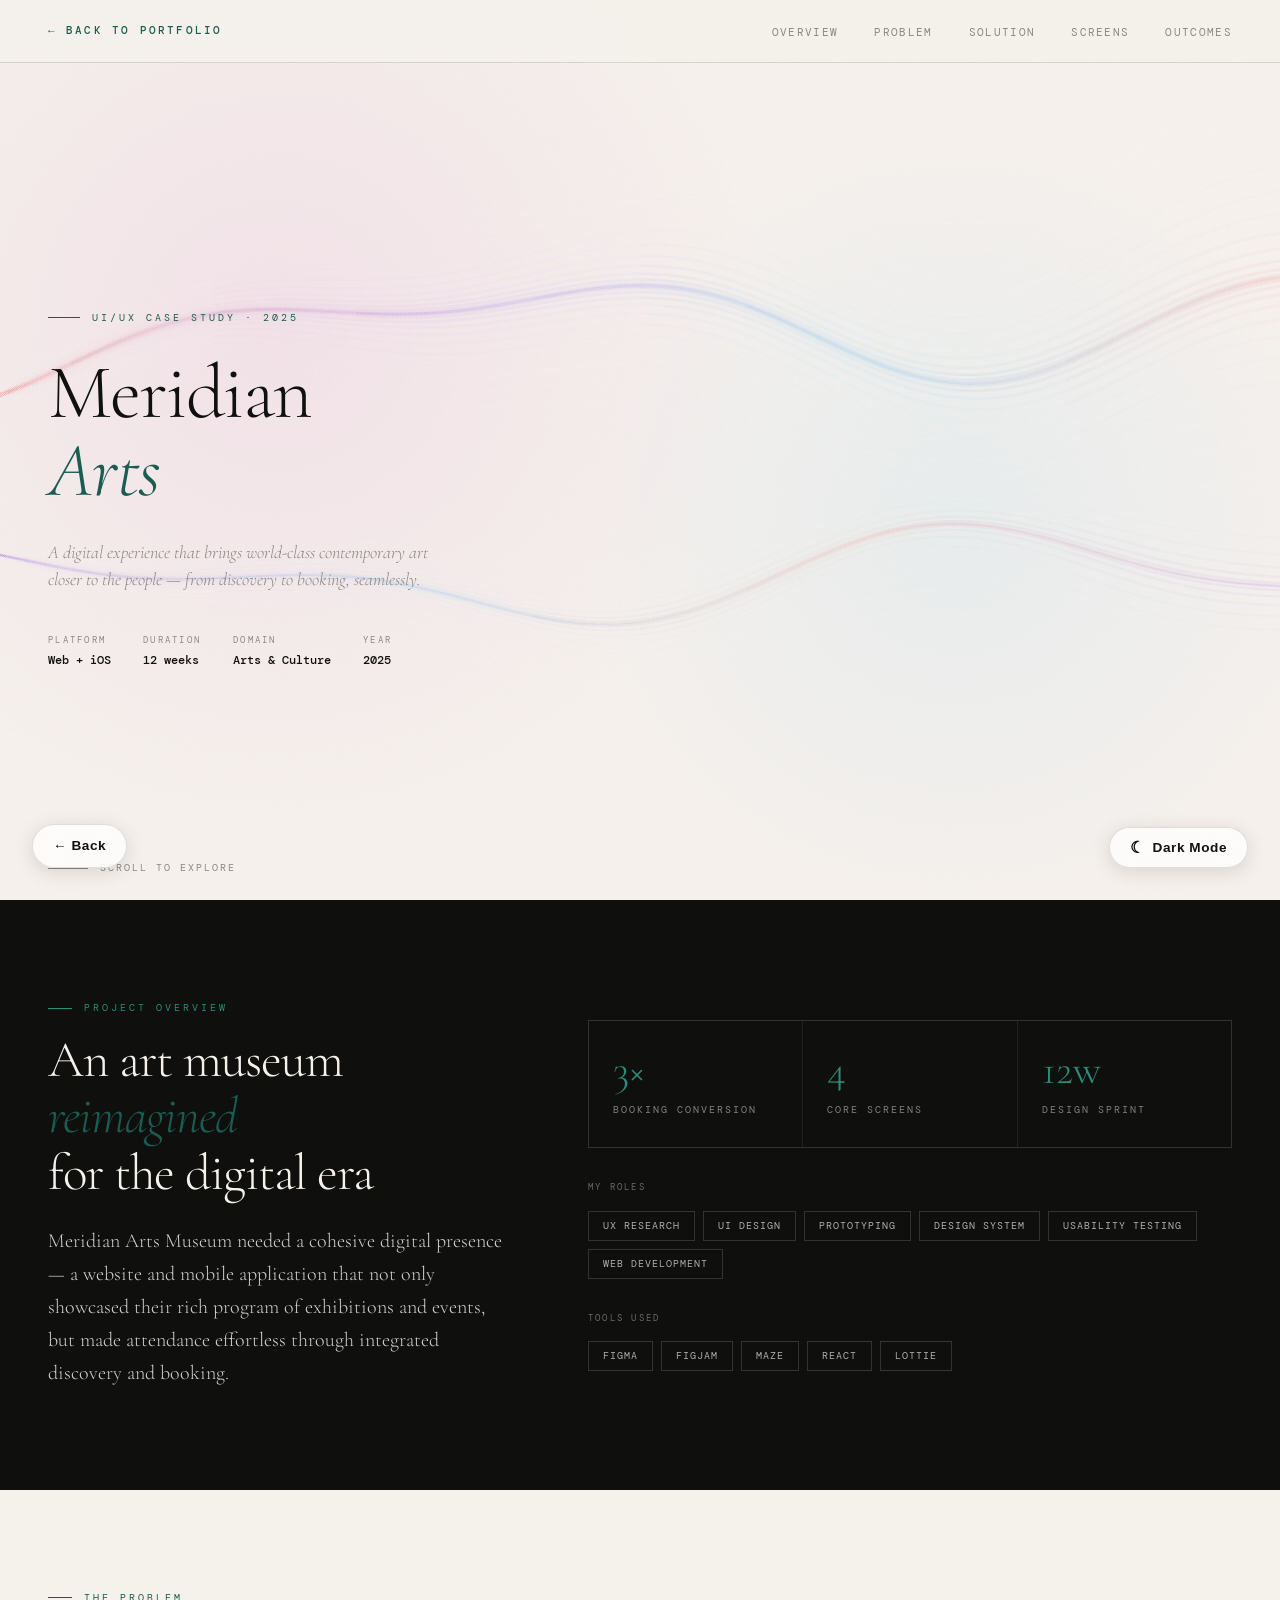
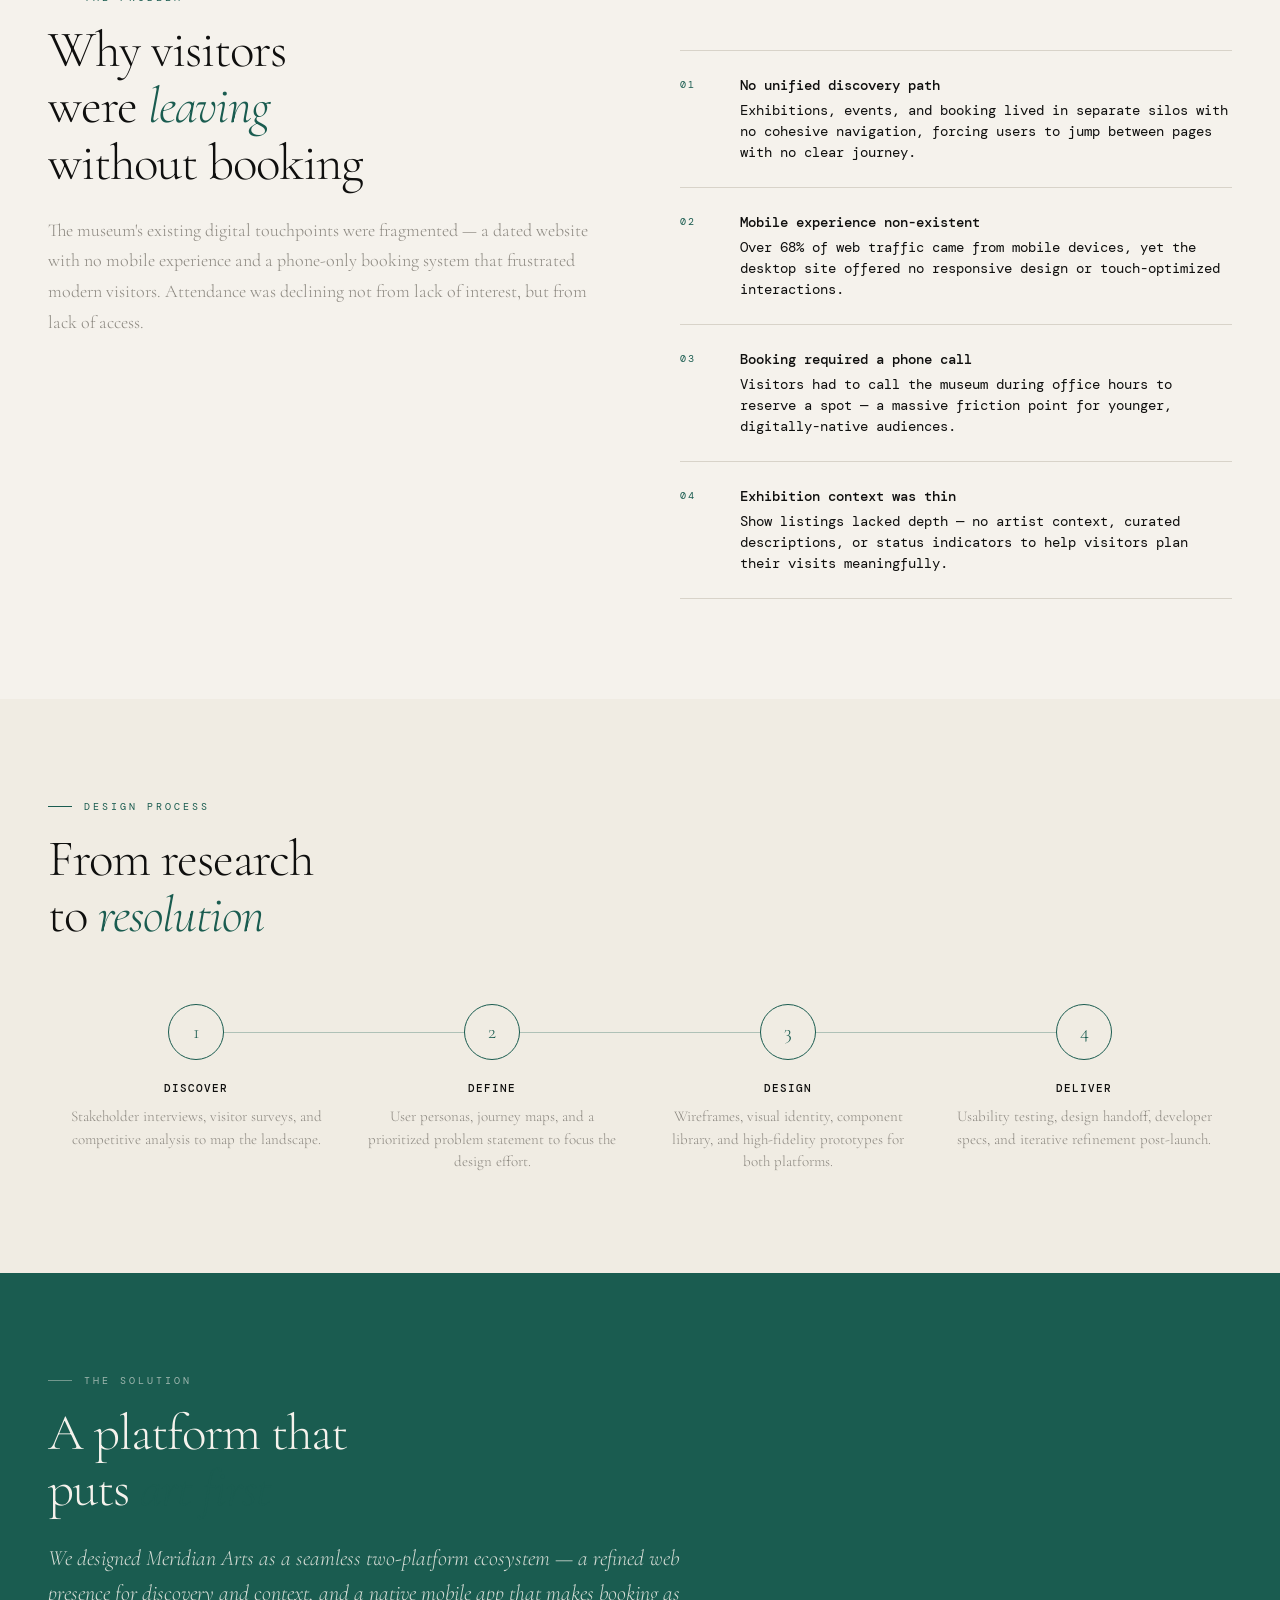
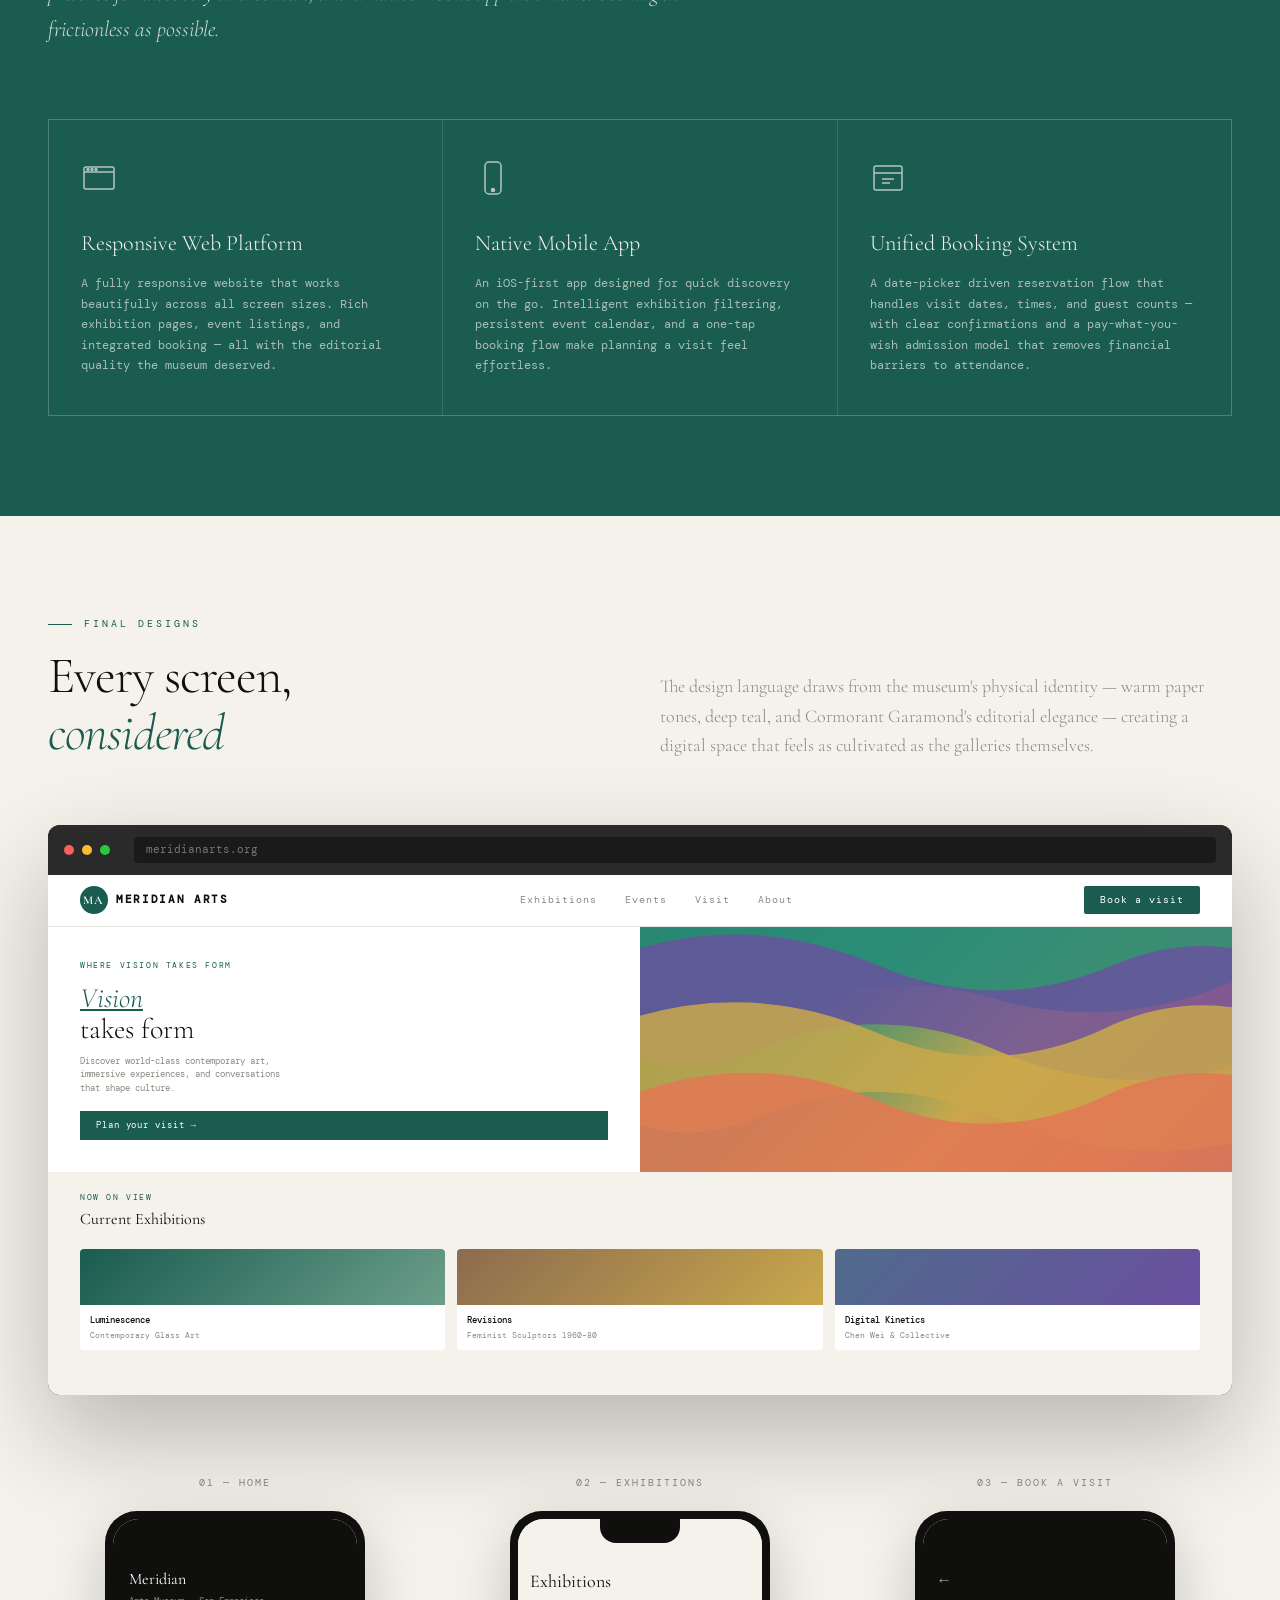
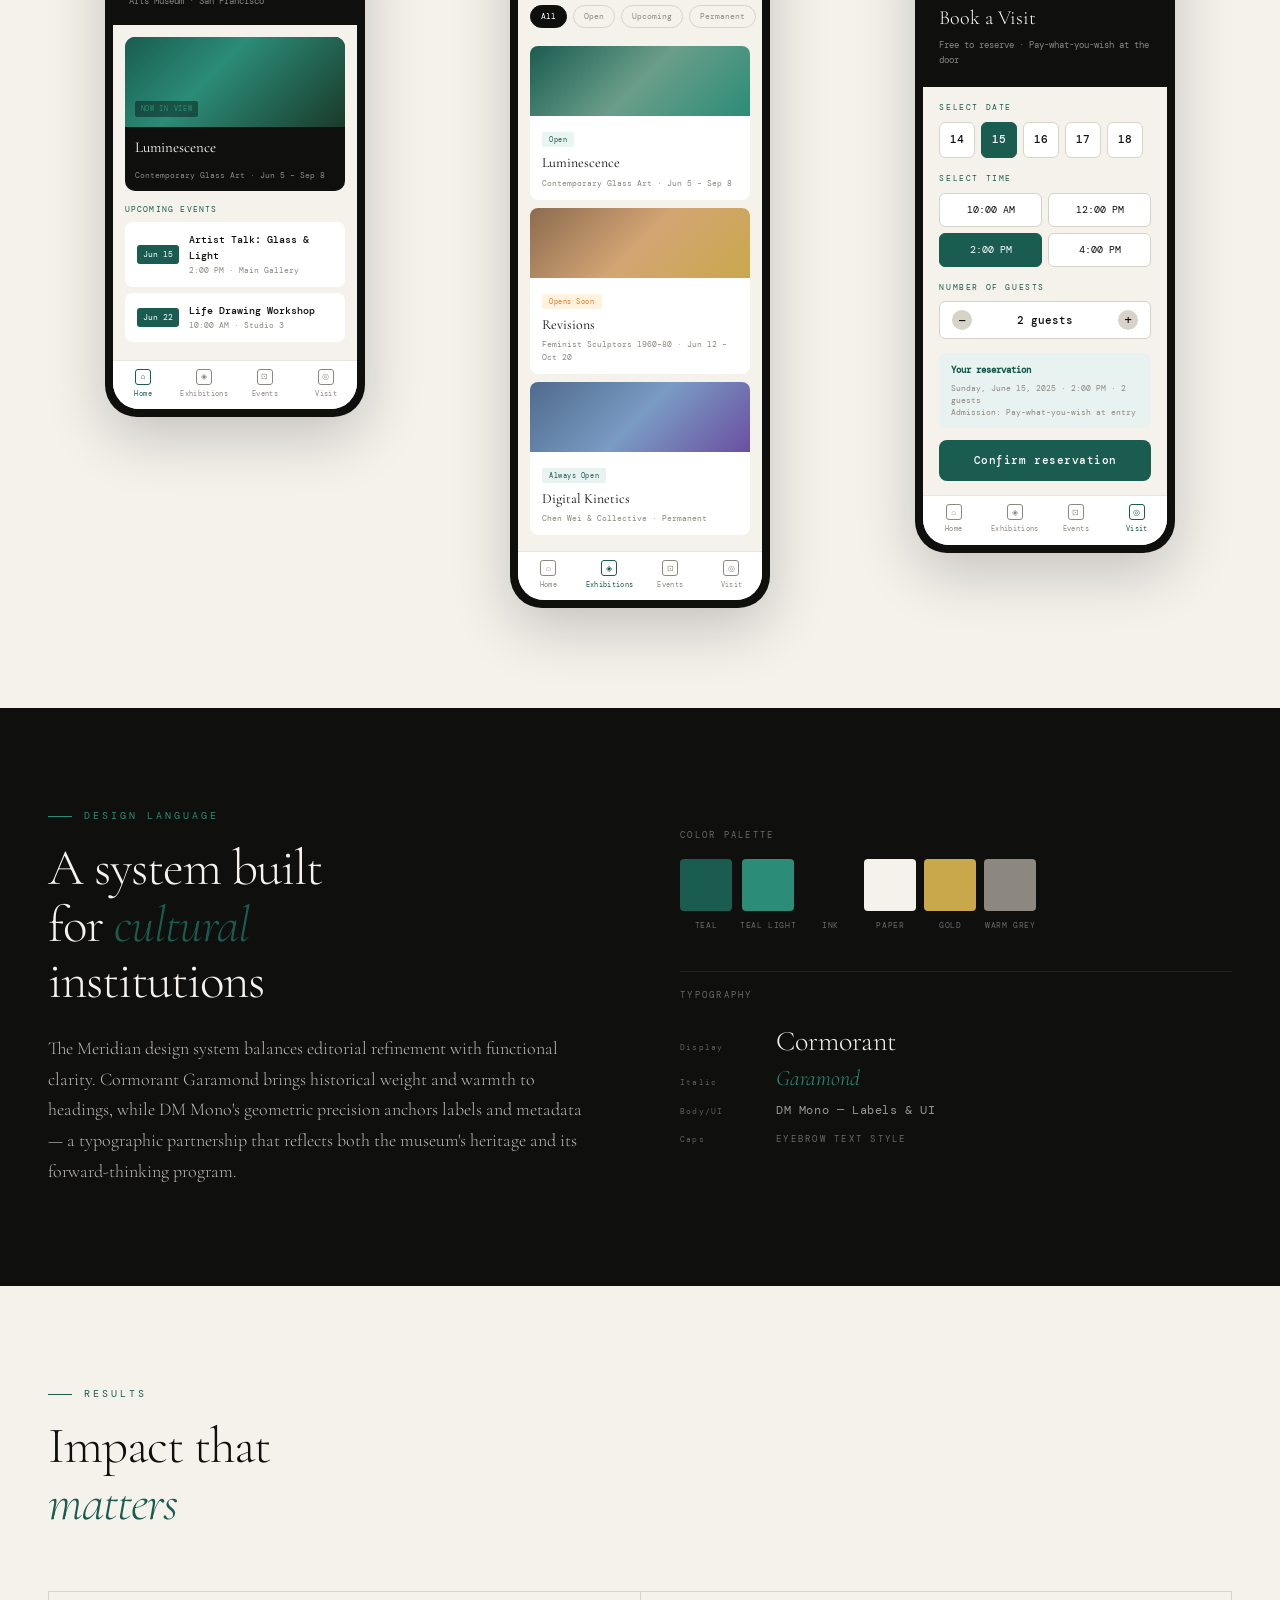
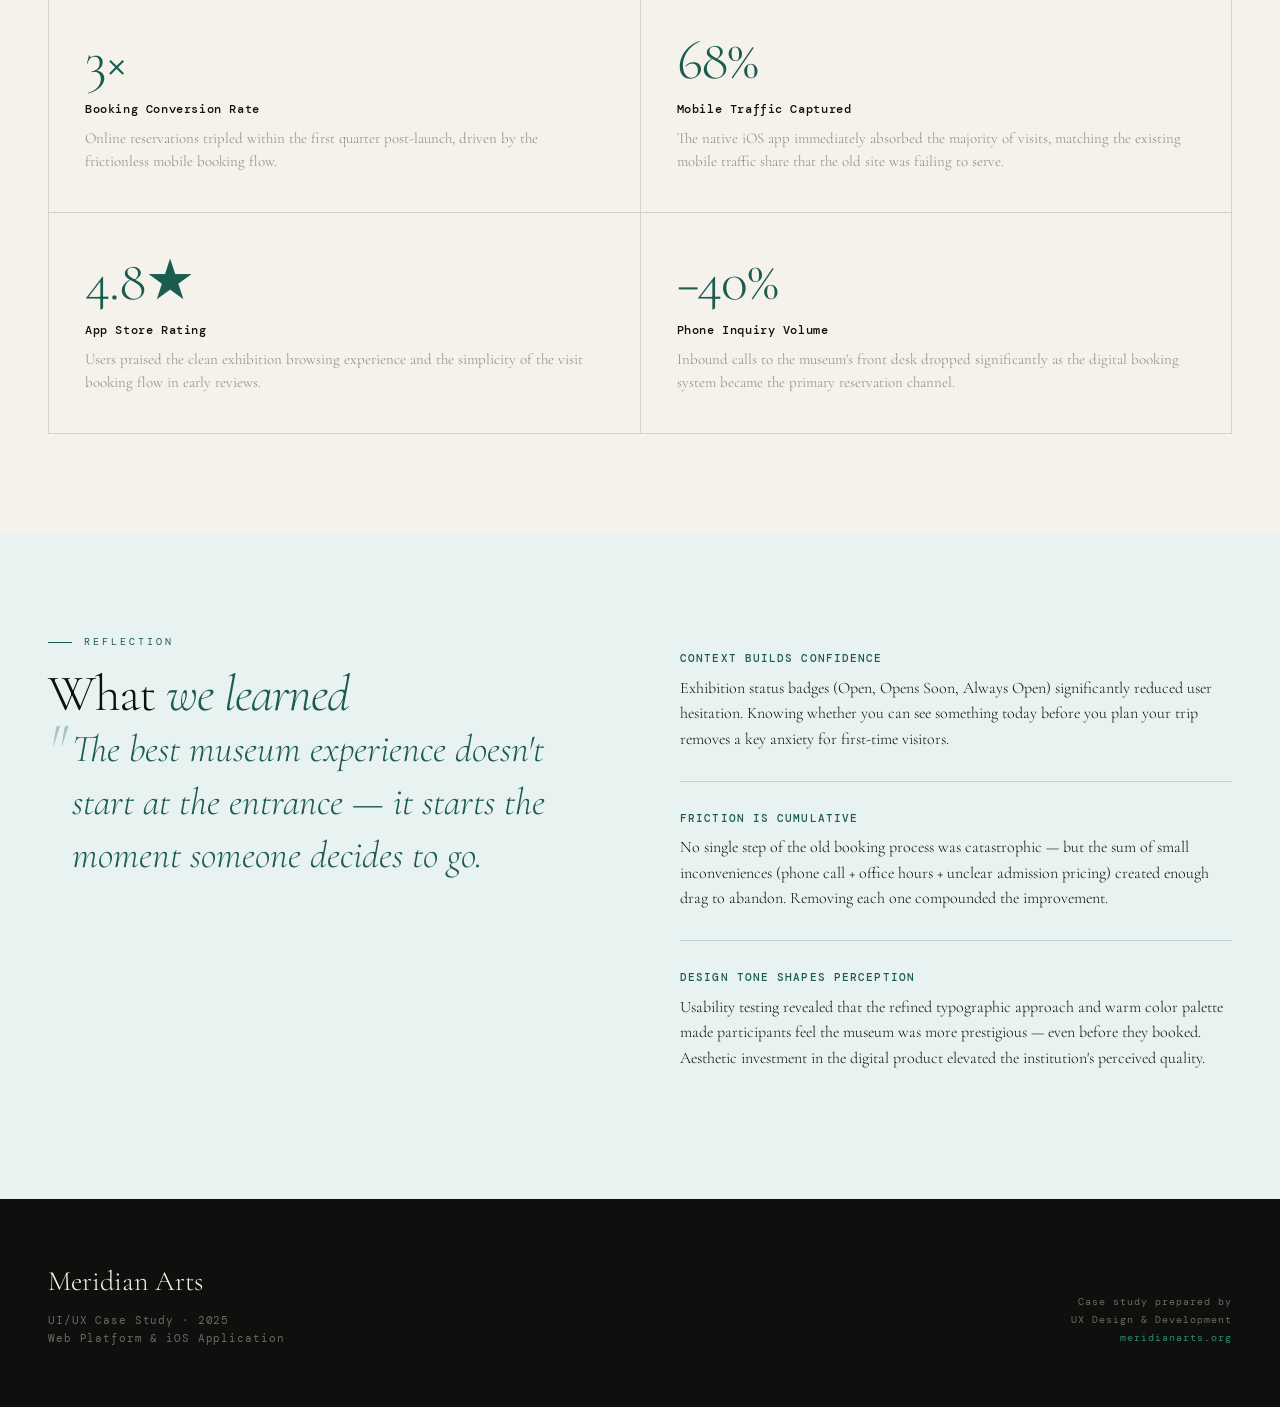
==== meridian-arts-casestudy.html @ 5fa0f8dd "Add files via upload" ====
<!DOCTYPE html>
<html lang="en">
<head>
<meta charset="UTF-8">
<meta name="viewport" content="width=device-width, initial-scale=1.0">
<title>Meridian Arts — Case Study</title>
<link rel="preconnect" href="https://fonts.googleapis.com">
<link href="https://fonts.googleapis.com/css2?family=Cormorant+Garamond:ital,wght@0,300;0,400;0,600;1,300;1,400&family=DM+Mono:wght@300;400;500&family=Instrument+Serif:ital@0;1&display=swap" rel="stylesheet">
<style>
  :root {
    --ink: #0f0f0e;
    --paper: #f5f2ec;
    --teal: #1a5c50;
    --teal-light: #2b8c77;
    --teal-pale: #e8f2f0;
    --warm-grey: #8c8880;
    --gold: #c9a84c;
    --rule: #d8d3c9;
    --white: #ffffff;
  }

  *, *::before, *::after { box-sizing: border-box; margin: 0; padding: 0; }

  html { scroll-behavior: smooth; }

  body {
    background: var(--paper);
    color: var(--ink);
    font-family: 'DM Mono', monospace;
    font-size: 14px;
    line-height: 1.6;
    overflow-x: hidden;
  }

  /* ─── NOISE OVERLAY ─── */
  body::before {
    content: '';
    position: fixed;
    inset: 0;
    background-image: url("data:image/svg+xml,%3Csvg viewBox='0 0 200 200' xmlns='http://www.w3.org/2000/svg'%3E%3Cfilter id='n'%3E%3CfeTurbulence type='fractalNoise' baseFrequency='0.9' numOctaves='4' stitchTiles='stitch'/%3E%3C/filter%3E%3Crect width='100%25' height='100%25' filter='url(%23n)' opacity='0.035'/%3E%3C/svg%3E");
    background-repeat: repeat;
    background-size: 200px 200px;
    pointer-events: none;
    z-index: 9999;
    opacity: 0.6;
  }

  /* ─── NAVIGATION ─── */
  nav {
    position: fixed;
    top: 0; left: 0; right: 0;
    z-index: 100;
    display: flex;
    align-items: center;
    justify-content: space-between;
    padding: 20px 48px;
    background: rgba(245, 242, 236, 0.88);
    backdrop-filter: blur(12px);
    border-bottom: 1px solid var(--rule);
  }

  .nav-logo {
    font-family: 'DM Mono', monospace;
    font-size: 11px;
    font-weight: 500;
    letter-spacing: 0.2em;
    text-transform: uppercase;
    color: var(--ink);
    text-decoration: none;
  }

  .nav-links {
    display: flex;
    gap: 36px;
    list-style: none;
  }

  .nav-links a {
    font-size: 11px;
    letter-spacing: 0.12em;
    text-transform: uppercase;
    color: var(--warm-grey);
    text-decoration: none;
    transition: color 0.2s;
  }

  .nav-links a:hover { color: var(--teal); }

  #backBtn, #themeToggleBtn {
    position: fixed;
    bottom: 32px;
    z-index: 99999;
    display: flex;
    align-items: center;
    gap: 8px;
    padding: 10px 20px;
    border-radius: 9999px;
    border: 1.5px solid rgba(0,0,0,0.12);
    background: rgba(255,255,255,0.75);
    backdrop-filter: blur(12px);
    -webkit-backdrop-filter: blur(12px);
    color: #111;
    font-family: 'Inter', sans-serif;
    font-size: 0.85rem;
    font-weight: 600;
    letter-spacing: 0.04em;
    text-decoration: none;
    cursor: pointer;
    box-shadow: 0 4px 20px rgba(0,0,0,0.12);
    transition: all 0.4s cubic-bezier(0.25, 0.46, 0.45, 0.94);
  }
  #backBtn { left: 32px; top: auto; }
  #themeToggleBtn { right: 32px; top: auto; }
  #backBtn:hover, #themeToggleBtn:hover {
    transform: scale(1.06) translateY(-2px);
    box-shadow: 0 8px 28px rgba(255, 107, 91, 0.25);
    border-color: #FF6B5B;
  }
  #themeToggleBtn .toggle-icon {
    font-size: 1rem;
    transition: transform 0.5s ease;
  }
  html, body, nav, .hero, .hero-right, .section-title, .section-eyebrow, .hero-title, .hero-label, footer, .outcome-cell, .pain-point {
    transition: background-color 0.4s ease, color 0.4s ease, border-color 0.4s ease, box-shadow 0.4s ease;
  }
  [data-theme="dark"] #backBtn,
  [data-theme="dark"] #themeToggleBtn,
  html.dark #backBtn,
  html.dark #themeToggleBtn {
    background: rgba(20, 20, 20, 0.8);
    border: 1.5px solid rgba(255, 255, 255, 0.1);
    color: #f0f0f0;
    box-shadow: 0 4px 20px rgba(255, 107, 91, 0.15);
  }
  [data-theme="dark"] #backBtn:hover,
  [data-theme="dark"] #themeToggleBtn:hover,
  html.dark #backBtn:hover,
  html.dark #themeToggleBtn:hover {
    box-shadow: 0 8px 32px rgba(255, 107, 91, 0.35);
    border-color: #FF8A7A;
  }
  html.dark, html[data-theme="dark"] {
    color: #f5f5f5;
    background: #111111;
  }
  html.dark body, html[data-theme="dark"] body {
    background: #06070d;
    color: #f5f5f5;
  }
  html.dark :root, html[data-theme="dark"] :root {
    --ink: #f5f5f5;
    --paper: #06070d;
    --teal: #38bdf8;
    --teal-light: #7dd3fc;
    --teal-pale: #0f172a;
    --warm-grey: #94a3b8;
    --gold: #facc15;
    --rule: #1f2937;
    --white: #f8fafc;
  }
  html.dark nav, html[data-theme="dark"] nav {
    background: rgba(11, 14, 25, 0.92);
    border-color: rgba(255,255,255,0.12);
  }
  html.dark .nav-logo, html[data-theme="dark"] .nav-logo {
    color: #f5f5f5;
  }
  html.dark .nav-links a, html[data-theme="dark"] .nav-links a {
    color: #cbd5e1;
  }
  html.dark .nav-links a:hover, html[data-theme="dark"] .nav-links a:hover {
    color: #7dd3fc;
  }
  html.dark .hero-right, html[data-theme="dark"] .hero-right {
    background: #111214;
  }
  html.dark .hero-art, html[data-theme="dark"] .hero-art {
    background: #111214;
  }
  html.dark .scroll-indicator, html.dark .scroll-line,
  html.dark .hero-subtitle, html.dark .meta-label, html.dark .meta-value,
  html.dark .process-step-title, html.dark .outcome-title {
    color: rgba(245,245,245,0.9);
  }
  html.dark .sim-ex-name,
  html.dark .sim-ex-title,
  html.dark .sim-ex-sub,
  html.dark .ms-ev-name,
  html.dark .ms-ev-loc,
  html.dark .ms2-card-name,
  html.dark .ms2-card-sub,
  html.dark .ms2-title,
  html.dark .ms3-date,
  html.dark .ms3-time,
  html.dark .ms3-g-num,
  html.dark .ms3-back,
  html.dark .ms3-sub,
  html.dark .ms3-sum-text {
    color: #0f0f0e !important;
  }
  html.dark .section-title, html[data-theme="dark"] .section-title,
  html.dark .section-eyebrow, html[data-theme="dark"] .section-eyebrow,
  html.dark .hero-title, html[data-theme="dark"] .hero-title,
  html.dark .hero-label, html[data-theme="dark"] .hero-label {
    color: #f8fafc;
  }
  html.dark .problem,
  html.dark .problem-body,
  html.dark .pain-point,
  html.dark .pain-text,
  html.dark .screens,
  html.dark .outcomes,
  html.dark .outcome-cell,
  html.dark .reflection,
  html.dark .process,
  html.dark .process-circle {
    background: #111114 !important;
  }
  html.dark .outcome-cell {
    border-color: rgba(255,255,255,0.08);
  }

  html.dark .pain-text,
  html.dark .problem-body,
  html.dark .reflection-item-body,
  html.dark .outcome-desc {
    color: rgba(245,245,245,0.75);
  }

  html.dark .ms3-header,
  html.dark .design-system,
  html.dark footer,
  html.dark .overview,
  html.dark .solution,
  html.dark .reflection,
  html.dark .process {
    border-color: rgba(255,255,255,0.08);
  }

  /* ─── HERO ─── */
  .hero {
    min-height: 100vh;
    display: grid;
    grid-template-columns: 1fr 1fr;
    padding-top: 80px;
    position: relative;
    overflow: hidden;
  }

  .hero-left {
    display: flex;
    flex-direction: column;
    justify-content: center;
    padding: 80px 48px 80px 48px;
    position: relative;
    z-index: 2;
    background: transparent;
    max-width: 640px;
  }

  .hero-label {
    font-size: 10px;
    letter-spacing: 0.3em;
    text-transform: uppercase;
    color: var(--teal);
    margin-bottom: 28px;
    display: flex;
    align-items: center;
    gap: 12px;
  }

  .hero-label::before {
    content: '';
    display: block;
    width: 32px;
    height: 1px;
    background: var(--teal);
  }

  .hero-title {
    font-family: 'Cormorant Garamond', serif;
    font-size: clamp(52px, 6vw, 88px);
    font-weight: 300;
    line-height: 1.02;
    letter-spacing: -0.02em;
    margin-bottom: 8px;
    color: var(--ink);
  }

  .hero-title em {
    font-style: italic;
    color: var(--teal);
  }

  .hero-title .block {
    display: block;
  }

  .hero-subtitle {
    font-family: 'Cormorant Garamond', serif;
    font-size: clamp(14px, 1.5vw, 18px);
    font-weight: 300;
    font-style: italic;
    color: var(--warm-grey);
    margin-top: 20px;
    margin-bottom: 40px;
    line-height: 1.5;
    max-width: 380px;
  }

  .hero-meta {
    display: flex;
    gap: 32px;
    flex-wrap: wrap;
  }

  .meta-item {
    display: flex;
    flex-direction: column;
    gap: 4px;
  }

  .meta-label {
    font-size: 9px;
    letter-spacing: 0.25em;
    text-transform: uppercase;
    color: var(--warm-grey);
  }

  .meta-value {
    font-size: 12px;
    color: var(--ink);
    font-weight: 500;
  }

  .hero-right {
    position: absolute;
    inset: 0;
    overflow: hidden;
    background: var(--paper);
    z-index: 1;
    width: 100%;
    height: 100%;
  }

  .hero-right-inner {
    position: absolute;
    inset: 0;
    display: flex;
    align-items: center;
    justify-content: center;
    padding: 0;
    width: 100%;
    height: 100%;
  }

  /* Colorful wavy art representation */
  .hero-art {
    position: relative;
    width: 100%;
    height: 100%;
    max-width: none;
    max-height: none;
    display: flex;
    align-items: center;
    justify-content: center;
    overflow: hidden;
    background: var(--paper);
  }
  .hero-art canvas {
    position: absolute;
    inset: 0;
    width: 100%;
    height: 100%;
    pointer-events: none;
  }
  .hero-art svg {
    position: relative;
    z-index: 2;
  }

  .hero-art svg {
    width: 100%;
    height: 100%;
    object-fit: cover;
  }

  /* ─── SCROLL INDICATOR ─── */
  .scroll-indicator {
    position: absolute;
    bottom: 24px;
    left: 48px;
    display: flex;
    align-items: center;
    gap: 12px;
    font-size: 10px;
    letter-spacing: 0.2em;
    text-transform: uppercase;
    color: var(--warm-grey);
    z-index: 2;
    animation: fadeInUp 1s 1.2s both;
  }

  .scroll-line {
    width: 40px;
    height: 1px;
    background: var(--warm-grey);
    animation: expandX 1.5s 1.5s both;
  }

  /* ─── SECTION BASE ─── */
  section {
    padding: 100px 48px;
  }

  .section-eyebrow {
    font-size: 10px;
    letter-spacing: 0.3em;
    text-transform: uppercase;
    color: var(--teal);
    margin-bottom: 16px;
    display: flex;
    align-items: center;
    gap: 12px;
  }

  .section-eyebrow::before {
    content: '';
    display: block;
    width: 24px;
    height: 1px;
    background: var(--teal);
  }

  .section-title {
    font-family: 'Cormorant Garamond', serif;
    font-size: clamp(36px, 4vw, 60px);
    font-weight: 300;
    line-height: 1.1;
    letter-spacing: -0.02em;
  }

  .section-title em {
    font-style: italic;
    color: var(--teal);
  }

  /* ─── OVERVIEW ─── */
  .overview {
    background: var(--ink);
    color: var(--paper);
    display: grid;
    grid-template-columns: 1fr 1.4fr;
    gap: 80px;
    align-items: start;
  }

  .overview .section-eyebrow { color: var(--teal-light); }
  .overview .section-eyebrow::before { background: var(--teal-light); }

  .overview-desc {
    font-family: 'Cormorant Garamond', serif;
    font-size: 20px;
    font-weight: 300;
    line-height: 1.65;
    color: rgba(245,242,236,0.85);
    margin-top: 24px;
  }

  .overview-right {
    display: flex;
    flex-direction: column;
    gap: 32px;
    padding-top: 20px;
  }

  .stat-row {
    display: grid;
    grid-template-columns: repeat(3, 1fr);
    gap: 1px;
    background: rgba(255,255,255,0.08);
    border: 1px solid rgba(255,255,255,0.08);
  }

  .stat-cell {
    padding: 28px 24px;
    background: var(--ink);
  }

  .stat-number {
    font-family: 'Cormorant Garamond', serif;
    font-size: 42px;
    font-weight: 300;
    line-height: 1;
    color: var(--teal-light);
    display: block;
    margin-bottom: 6px;
  }

  .stat-label {
    font-size: 10px;
    letter-spacing: 0.2em;
    text-transform: uppercase;
    color: rgba(245,242,236,0.5);
  }

  .role-list {
    display: flex;
    flex-wrap: wrap;
    gap: 8px;
  }

  .role-pill {
    font-size: 10px;
    letter-spacing: 0.1em;
    text-transform: uppercase;
    padding: 6px 14px;
    border: 1px solid rgba(255,255,255,0.15);
    color: rgba(245,242,236,0.7);
  }

  /* ─── PROBLEM ─── */
  .problem {
    background: var(--paper);
    display: grid;
    grid-template-columns: 1fr 1fr;
    gap: 80px;
    align-items: start;
  }

  .problem-body {
    font-family: 'Cormorant Garamond', serif;
    font-size: 18px;
    font-weight: 300;
    line-height: 1.7;
    color: var(--warm-grey);
    margin-top: 24px;
  }

  .pain-points {
    display: flex;
    flex-direction: column;
    gap: 0;
    margin-top: 60px;
    border-top: 1px solid var(--rule);
  }

  .pain-point {
    padding: 24px 0;
    border-bottom: 1px solid var(--rule);
    display: grid;
    grid-template-columns: 40px 1fr;
    gap: 20px;
    align-items: start;
    opacity: 0;
    transform: translateY(20px);
    transition: all 0.5s ease;
  }

  .pain-point.visible { opacity: 1; transform: translateY(0); }

  .pain-num {
    font-size: 10px;
    letter-spacing: 0.15em;
    color: var(--teal);
    padding-top: 2px;
  }

  .pain-text {
    font-size: 14px;
    color: var(--ink);
    line-height: 1.5;
  }

  .pain-text strong {
    display: block;
    font-weight: 500;
    margin-bottom: 4px;
  }

  /* ─── SOLUTION ─── */
  .solution {
    background: var(--teal);
    color: var(--paper);
    padding: 100px 48px;
  }

  .solution .section-title { color: var(--paper); }
  .solution .section-eyebrow { color: rgba(245,242,236,0.6); }
  .solution .section-eyebrow::before { background: rgba(245,242,236,0.4); }

  .solution-intro {
    font-family: 'Cormorant Garamond', serif;
    font-size: 22px;
    font-weight: 300;
    font-style: italic;
    max-width: 640px;
    margin-top: 24px;
    margin-bottom: 72px;
    color: rgba(245,242,236,0.85);
    line-height: 1.6;
  }

  .solution-grid {
    display: grid;
    grid-template-columns: repeat(3, 1fr);
    gap: 1px;
    background: rgba(255,255,255,0.12);
    border: 1px solid rgba(255,255,255,0.12);
  }

  .solution-card {
    background: var(--teal);
    padding: 40px 32px;
    transition: background 0.3s;
  }

  .solution-card:hover { background: rgba(255,255,255,0.05); }

  .solution-icon {
    width: 36px;
    height: 36px;
    margin-bottom: 24px;
    opacity: 0.7;
  }

  .solution-card-title {
    font-family: 'Cormorant Garamond', serif;
    font-size: 22px;
    font-weight: 300;
    margin-bottom: 12px;
    color: var(--paper);
  }

  .solution-card-body {
    font-size: 12px;
    line-height: 1.7;
    color: rgba(245,242,236,0.65);
  }

  /* ─── SCREENS ─── */
  .screens {
    background: var(--paper);
    padding: 100px 0;
    overflow: hidden;
  }

  .screens-header {
    padding: 0 48px;
    margin-bottom: 64px;
    display: grid;
    grid-template-columns: 1fr 1fr;
    gap: 40px;
    align-items: end;
  }

  .screens-desc {
    font-family: 'Cormorant Garamond', serif;
    font-size: 18px;
    font-weight: 300;
    line-height: 1.65;
    color: var(--warm-grey);
  }

  /* Desktop screen showcase */
  .desktop-showcase {
    padding: 0 48px;
    margin-bottom: 80px;
  }

  .desktop-frame {
    background: var(--ink);
    border-radius: 12px;
    overflow: hidden;
    position: relative;
    box-shadow: 0 40px 100px rgba(0,0,0,0.25);
  }

  .desktop-bar {
    background: #2a2a2a;
    padding: 12px 16px;
    display: flex;
    align-items: center;
    gap: 8px;
  }

  .dot {
    width: 10px; height: 10px;
    border-radius: 50%;
  }
  .dot-red { background: #ff5f57; }
  .dot-yellow { background: #febc2e; }
  .dot-green { background: #28c840; }

  .desktop-url {
    margin-left: 16px;
    flex: 1;
    background: #1a1a1a;
    border-radius: 4px;
    padding: 4px 12px;
    font-size: 11px;
    color: rgba(255,255,255,0.4);
    font-family: 'DM Mono', monospace;
  }

  .desktop-screen {
    width: 100%;
    height: 520px;
    background: #f5f2ec;
    overflow: hidden;
    position: relative;
  }

  /* Simulated website inside frame */
  .sim-nav {
    background: white;
    padding: 0 32px;
    height: 52px;
    display: flex;
    align-items: center;
    justify-content: space-between;
    border-bottom: 1px solid #e8e4de;
  }

  .sim-logo {
    display: flex;
    align-items: center;
    gap: 8px;
    font-size: 11px;
    letter-spacing: 0.15em;
    font-weight: 600;
    color: var(--ink);
  }

  .sim-logo-mark {
    width: 28px; height: 28px;
    background: var(--teal);
    border-radius: 50%;
    display: flex; align-items: center; justify-content: center;
    font-family: 'Cormorant Garamond', serif;
    font-size: 12px; color: white; font-weight: 600;
  }

  .sim-nav-links {
    display: flex; gap: 28px;
    font-size: 10px; letter-spacing: 0.1em; color: var(--warm-grey);
  }

  .sim-btn {
    background: var(--teal);
    color: white;
    padding: 6px 16px;
    font-size: 10px;
    letter-spacing: 0.1em;
    border-radius: 2px;
  }

  .sim-hero {
    display: grid;
    grid-template-columns: 1fr 1fr;
    height: 240px;
  }

  .sim-hero-left {
    padding: 32px;
    background: white;
    display: flex;
    flex-direction: column;
    justify-content: center;
  }

  .sim-hero-tag {
    font-size: 8px; letter-spacing: 0.2em; color: var(--teal);
    text-transform: uppercase; margin-bottom: 12px;
  }

  .sim-hero-h1 {
    font-family: 'Cormorant Garamond', serif;
    font-size: 28px;
    font-weight: 300;
    line-height: 1.1;
    color: var(--ink);
    margin-bottom: 10px;
  }

  .sim-hero-h1 em { font-style: italic; color: var(--teal); text-decoration: underline; }

  .sim-hero-p {
    font-size: 9px;
    color: var(--warm-grey);
    line-height: 1.5;
    margin-bottom: 16px;
    max-width: 220px;
  }

  .sim-cta {
    display: inline-block;
    background: var(--teal);
    color: white;
    padding: 7px 16px;
    font-size: 9px;
    letter-spacing: 0.1em;
  }

  .sim-hero-right {
    background: linear-gradient(135deg, #1a5c50 0%, #2b8c77 30%, #c9a84c 60%, #e07b54 80%, #6b4fa0 100%);
    position: relative;
    overflow: hidden;
  }

  .sim-wave {
    position: absolute;
    inset: 0;
  }

  .sim-exhibitions {
    padding: 24px 32px;
    background: #f5f2ec;
  }

  .sim-ex-label {
    font-size: 8px; letter-spacing: 0.2em; color: var(--teal); text-transform: uppercase;
    margin-bottom: 4px;
  }

  .sim-ex-title {
    font-family: 'Cormorant Garamond', serif;
    font-size: 16px; font-weight: 400;
    margin-bottom: 16px;
  }

  .sim-ex-grid {
    display: grid;
    grid-template-columns: repeat(3, 1fr);
    gap: 12px;
  }

  .sim-ex-card {
    background: white;
    border-radius: 4px;
    overflow: hidden;
  }

  .sim-ex-img {
    height: 56px;
  }

  .sim-ex-img-1 { background: linear-gradient(135deg, #1a5c50, #6b9e8a); }
  .sim-ex-img-2 { background: linear-gradient(135deg, #8c6b4f, #c9a84c); }
  .sim-ex-img-3 { background: linear-gradient(135deg, #4f6b8c, #6b4fa0); }

  .sim-ex-info {
    padding: 8px 10px;
  }

  .sim-ex-name { font-size: 9px; font-weight: 500; margin-bottom: 2px; }
  .sim-ex-sub { font-size: 8px; color: var(--warm-grey); }

  /* Mobile screens row */
  .mobile-row {
    padding: 0 48px;
    display: grid;
    grid-template-columns: repeat(3, 1fr);
    gap: 32px;
  }

  .mobile-container {
    display: flex;
    flex-direction: column;
    align-items: center;
    gap: 20px;
  }

  .mobile-label {
    font-size: 10px;
    letter-spacing: 0.2em;
    text-transform: uppercase;
    color: var(--warm-grey);
  }

  .mobile-frame {
    width: 100%;
    max-width: 260px;
    background: var(--ink);
    border-radius: 32px;
    padding: 8px;
    box-shadow: 0 20px 60px rgba(0,0,0,0.2);
    position: relative;
  }

  .mobile-notch {
    width: 80px; height: 24px;
    background: var(--ink);
    border-radius: 0 0 16px 16px;
    position: absolute;
    top: 8px; left: 50%;
    transform: translateX(-50%);
    z-index: 2;
  }

  .mobile-screen {
    background: #f5f2ec;
    border-radius: 26px;
    overflow: hidden;
    position: relative;
  }

  /* Screen 1: Home */
  .ms-header {
    background: var(--ink);
    padding: 48px 16px 16px;
    color: white;
  }

  .ms-h-title { font-family: 'Cormorant Garamond', serif; font-size: 16px; font-weight: 400; }
  .ms-h-sub { font-size: 9px; color: rgba(255,255,255,0.5); margin-top: 2px; }

  .ms-feature-card {
    background: var(--ink);
    margin: 0 12px;
    border-radius: 10px;
    overflow: hidden;
    position: relative;
  }

  .ms-fc-img {
    height: 90px;
    background: linear-gradient(135deg, #1a5c50 0%, #2b8c77 50%, #1a5c50 100%);
    display: flex;
    align-items: flex-end;
    padding: 10px;
  }

  .ms-fc-tag {
    font-size: 7px; letter-spacing: 0.1em; text-transform: uppercase;
    color: var(--teal-light); background: rgba(0,0,0,0.4);
    padding: 2px 6px; border-radius: 2px;
  }

  .ms-fc-title { font-family: 'Cormorant Garamond', serif; font-size: 15px; font-weight: 400;
    color: white; padding: 8px 10px 10px; }

  .ms-fc-sub { font-size: 8px; color: rgba(255,255,255,0.5); padding: 0 10px 10px; }

  .ms-events-label { padding: 12px 12px 6px;
    font-size: 8px; letter-spacing: 0.15em; text-transform: uppercase; color: var(--teal); }

  .ms-event {
    margin: 0 12px 6px;
    background: white;
    border-radius: 8px;
    padding: 10px 12px;
    display: flex;
    gap: 10px;
    align-items: center;
  }

  .ms-ev-date {
    background: var(--teal);
    color: white;
    font-size: 8px;
    padding: 3px 6px;
    border-radius: 3px;
    white-space: nowrap;
  }

  .ms-ev-info { flex: 1; }
  .ms-ev-name { font-size: 10px; font-weight: 500; }
  .ms-ev-loc { font-size: 8px; color: var(--warm-grey); }

  /* Tabbar */
  .ms-tabbar {
    background: white;
    display: flex;
    border-top: 1px solid #e8e4de;
    padding: 8px 0 10px;
  }

  .ms-tab {
    flex: 1;
    display: flex;
    flex-direction: column;
    align-items: center;
    gap: 3px;
    font-size: 7px;
    letter-spacing: 0.05em;
    color: var(--warm-grey);
  }

  .ms-tab.active { color: var(--teal); }

  .ms-tab-icon {
    width: 16px; height: 16px;
    border: 1.5px solid currentColor;
    border-radius: 3px;
    display: flex;
    align-items: center;
    justify-content: center;
    font-size: 8px;
  }

  /* Screen 2: Exhibitions */
  .ms2-filter {
    padding: 48px 12px 10px;
    background: #f5f2ec;
  }

  .ms2-title { font-family: 'Cormorant Garamond', serif; font-size: 18px; font-weight: 400; margin-bottom: 10px; }

  .ms2-pills {
    display: flex; gap: 6px;
  }

  .ms2-pill {
    font-size: 8px; padding: 4px 10px;
    border-radius: 20px; border: 1px solid var(--rule);
    color: var(--warm-grey);
  }

  .ms2-pill.active {
    background: var(--ink); color: white; border-color: var(--ink);
  }

  .ms2-card {
    background: white;
    margin: 8px 12px;
    border-radius: 8px;
    overflow: hidden;
  }

  .ms2-card-img {
    height: 70px;
  }

  .ms2-img-1 { background: linear-gradient(135deg, #1a5c50, #6b9e8a, #2b8c77); }
  .ms2-img-2 { background: linear-gradient(135deg, #8c6b4f, #d4a574, #c9a84c); }
  .ms2-img-3 { background: linear-gradient(135deg, #4f6b8c, #7a9bc4, #6b4fa0); }

  .ms2-card-body { padding: 10px 12px; }

  .ms2-status {
    display: inline-block;
    font-size: 7px; letter-spacing: 0.08em;
    padding: 2px 7px; border-radius: 2px; margin-bottom: 5px;
  }

  .ms2-status.open { background: #e8f5f0; color: var(--teal); }
  .ms2-status.soon { background: #fff3e0; color: #e07b20; }
  .ms2-status.always { background: var(--teal-pale); color: var(--teal); }

  .ms2-card-name { font-family: 'Cormorant Garamond', serif; font-size: 14px; font-weight: 400; }
  .ms2-card-sub { font-size: 8px; color: var(--warm-grey); margin-top: 2px; }

  /* Screen 3: Book */
  .ms3-header {
    background: var(--ink);
    padding: 48px 16px 20px;
    color: white;
  }

  .ms3-back { font-size: 16px; color: rgba(255,255,255,0.6); margin-bottom: 10px; }
  .ms3-title { font-family: 'Cormorant Garamond', serif; font-size: 20px; font-weight: 300; }
  .ms3-sub { font-size: 9px; color: rgba(255,255,255,0.5); margin-top: 4px; }

  .ms3-body { padding: 14px 16px; background: #f5f2ec; }

  .ms3-section-label {
    font-size: 8px; letter-spacing: 0.2em; text-transform: uppercase;
    color: var(--teal); margin-bottom: 8px;
  }

  .ms3-dates {
    display: flex; gap: 6px; margin-bottom: 14px; overflow: hidden;
  }

  .ms3-date {
    width: 36px; height: 36px;
    border-radius: 6px;
    border: 1px solid var(--rule);
    background: white;
    display: flex;
    align-items: center;
    justify-content: center;
    font-size: 11px;
    font-weight: 500;
    flex-shrink: 0;
  }

  .ms3-date.active {
    background: var(--teal);
    color: white;
    border-color: var(--teal);
  }

  .ms3-times {
    display: grid;
    grid-template-columns: 1fr 1fr;
    gap: 6px;
    margin-bottom: 14px;
  }

  .ms3-time {
    padding: 8px;
    border: 1px solid var(--rule);
    border-radius: 6px;
    background: white;
    text-align: center;
    font-size: 10px;
  }

  .ms3-time.active {
    background: var(--teal);
    color: white;
    border-color: var(--teal);
  }

  .ms3-guests {
    display: flex;
    align-items: center;
    gap: 8px;
    border: 1px solid var(--rule);
    border-radius: 6px;
    padding: 8px 12px;
    background: white;
    margin-bottom: 14px;
  }

  .ms3-g-btn {
    width: 20px; height: 20px;
    border-radius: 50%;
    background: var(--rule);
    display: flex;
    align-items: center;
    justify-content: center;
    font-size: 14px;
    line-height: 1;
    color: var(--ink);
  }

  .ms3-g-num { flex: 1; text-align: center; font-size: 11px; font-weight: 500; }

  .ms3-summary {
    background: #e8f2f0;
    border-radius: 6px;
    padding: 10px 12px;
    margin-bottom: 12px;
  }

  .ms3-sum-title { font-size: 9px; font-weight: 600; color: var(--teal); margin-bottom: 4px; }
  .ms3-sum-text { font-size: 8px; color: var(--warm-grey); line-height: 1.5; }

  .ms3-confirm {
    background: var(--teal);
    color: white;
    text-align: center;
    padding: 12px;
    border-radius: 8px;
    font-size: 11px;
    font-weight: 500;
    letter-spacing: 0.05em;
  }

  /* ─── DESIGN SYSTEM ─── */
  .design-system {
    background: var(--ink);
    color: var(--paper);
    display: grid;
    grid-template-columns: 1fr 1fr;
    gap: 80px;
  }

  .design-system .section-eyebrow { color: var(--teal-light); }
  .design-system .section-eyebrow::before { background: var(--teal-light); }

  .ds-intro {
    font-family: 'Cormorant Garamond', serif;
    font-size: 18px;
    font-weight: 300;
    line-height: 1.7;
    color: rgba(245,242,236,0.75);
    margin-top: 24px;
  }

  .ds-right {
    padding-top: 20px;
    display: flex;
    flex-direction: column;
    gap: 40px;
  }

  .ds-block-title {
    font-size: 9px;
    letter-spacing: 0.25em;
    text-transform: uppercase;
    color: rgba(245,242,236,0.4);
    margin-bottom: 16px;
  }

  .colors-row {
    display: flex;
    gap: 8px;
    flex-wrap: wrap;
  }

  .color-chip {
    display: flex;
    flex-direction: column;
    gap: 8px;
    align-items: center;
  }

  .color-swatch {
    width: 52px; height: 52px;
    border-radius: 4px;
  }

  .color-name {
    font-size: 8px;
    letter-spacing: 0.08em;
    color: rgba(245,242,236,0.4);
    text-transform: uppercase;
    text-align: center;
  }

  .type-row {
    display: flex;
    flex-direction: column;
    gap: 12px;
    border-top: 1px solid rgba(255,255,255,0.08);
    padding-top: 16px;
  }

  .type-sample {
    display: flex;
    align-items: baseline;
    gap: 16px;
  }

  .type-label {
    font-size: 8px;
    letter-spacing: 0.15em;
    color: rgba(245,242,236,0.35);
    width: 80px;
    flex-shrink: 0;
  }

  /* ─── OUTCOMES ─── */
  .outcomes {
    background: var(--paper);
  }

  .outcomes-grid {
    margin-top: 60px;
    display: grid;
    grid-template-columns: repeat(2, 1fr);
    gap: 1px;
    background: var(--rule);
    border: 1px solid var(--rule);
  }

  .outcome-cell {
    background: var(--paper);
    padding: 40px 36px;
    display: flex;
    flex-direction: column;
    gap: 8px;
    opacity: 0;
    transform: translateY(16px);
    transition: all 0.6s ease;
  }

  .outcome-cell.visible { opacity: 1; transform: translateY(0); }

  .outcome-num {
    font-family: 'Cormorant Garamond', serif;
    font-size: 56px;
    font-weight: 300;
    color: var(--teal);
    line-height: 1;
    letter-spacing: -0.02em;
  }

  .outcome-title {
    font-size: 12px;
    font-weight: 500;
    letter-spacing: 0.05em;
    color: var(--ink);
    margin-top: 4px;
  }

  .outcome-desc {
    font-family: 'Cormorant Garamond', serif;
    font-size: 15px;
    font-weight: 300;
    color: var(--warm-grey);
    line-height: 1.5;
  }

  /* ─── REFLECTION ─── */
  .reflection {
    background: var(--teal-pale);
    padding: 100px 48px;
    display: grid;
    grid-template-columns: 1fr 1fr;
    gap: 80px;
    align-items: start;
  }

  .reflection-quote {
    font-family: 'Cormorant Garamond', serif;
    font-size: clamp(24px, 3vw, 38px);
    font-weight: 300;
    font-style: italic;
    line-height: 1.4;
    color: var(--teal);
    position: relative;
    padding-left: 24px;
  }

  .reflection-quote::before {
    content: '"';
    position: absolute;
    left: 0;
    top: -8px;
    font-size: 60px;
    line-height: 1;
    color: var(--teal);
    opacity: 0.3;
    font-family: 'Cormorant Garamond', serif;
  }

  .reflection-right {
    display: flex;
    flex-direction: column;
    gap: 28px;
    padding-top: 16px;
  }

  .reflection-item {
    padding-bottom: 28px;
    border-bottom: 1px solid rgba(26,92,80,0.2);
  }

  .reflection-item:last-child { border-bottom: none; }

  .reflection-item-title {
    font-size: 11px;
    font-weight: 500;
    letter-spacing: 0.1em;
    text-transform: uppercase;
    color: var(--teal);
    margin-bottom: 8px;
  }

  .reflection-item-body {
    font-family: 'Cormorant Garamond', serif;
    font-size: 16px;
    font-weight: 300;
    line-height: 1.6;
    color: var(--ink);
  }

  /* ─── FOOTER ─── */
  footer {
    background: var(--ink);
    color: rgba(245,242,236,0.4);
    padding: 60px 48px;
    display: flex;
    justify-content: space-between;
    align-items: flex-end;
  }

  .footer-left {}

  .footer-title {
    font-family: 'Cormorant Garamond', serif;
    font-size: 28px;
    font-weight: 300;
    color: var(--paper);
    margin-bottom: 8px;
  }

  .footer-sub {
    font-size: 11px;
    letter-spacing: 0.08em;
    line-height: 1.6;
  }

  .footer-right {
    text-align: right;
    font-size: 10px;
    letter-spacing: 0.1em;
    line-height: 1.8;
  }

  /* ─── ANIMATIONS ─── */
  @keyframes fadeInUp {
    from { opacity: 0; transform: translateY(24px); }
    to { opacity: 1; transform: translateY(0); }
  }

  @keyframes fadeIn {
    from { opacity: 0; }
    to { opacity: 1; }
  }

  @keyframes expandX {
    from { width: 0; }
    to { width: 40px; }
  }

  @keyframes slideRight {
    from { transform: translateX(-100%); }
    to { transform: translateX(0); }
  }

  .hero-label { animation: fadeInUp 0.8s 0.2s both; }
  .hero-title { animation: fadeInUp 0.8s 0.4s both; }
  .hero-subtitle { animation: fadeInUp 0.8s 0.6s both; }
  .hero-meta { animation: fadeInUp 0.8s 0.8s both; }
  .hero-right { animation: fadeIn 1.2s 0.3s both; }

  /* ─── PROCESS SECTION ─── */
  .process {
    background: #f0ece3;
    padding: 100px 48px;
  }

  .process-flow {
    margin-top: 60px;
    display: grid;
    grid-template-columns: repeat(4, 1fr);
    gap: 0;
    position: relative;
  }

  .process-flow::before {
    content: '';
    position: absolute;
    top: 28px;
    left: 14%;
    right: 14%;
    height: 1px;
    background: var(--teal);
    opacity: 0.3;
  }

  .process-step {
    display: flex;
    flex-direction: column;
    align-items: center;
    text-align: center;
    padding: 0 20px;
  }

  .process-circle {
    width: 56px; height: 56px;
    border-radius: 50%;
    border: 1px solid var(--teal);
    display: flex;
    align-items: center;
    justify-content: center;
    font-family: 'Cormorant Garamond', serif;
    font-size: 20px;
    font-weight: 300;
    color: var(--teal);
    margin-bottom: 20px;
    background: #f0ece3;
    position: relative;
    z-index: 1;
  }

  .process-step-title {
    font-size: 11px;
    font-weight: 500;
    letter-spacing: 0.1em;
    text-transform: uppercase;
    color: var(--ink);
    margin-bottom: 8px;
  }

  .process-step-desc {
    font-family: 'Cormorant Garamond', serif;
    font-size: 15px;
    font-weight: 300;
    line-height: 1.5;
    color: var(--warm-grey);
  }

  /* ─── RESPONSIVE ─── */
  @media (max-width: 900px) {
    nav { padding: 16px 24px; }
    .nav-links { display: none; }
    section { padding: 60px 24px; }
    .hero { grid-template-columns: 1fr; }
    .hero-right { height: 100%; }
    .overview, .problem, .design-system, .reflection {
      grid-template-columns: 1fr;
      gap: 40px;
    }
    .solution-grid { grid-template-columns: 1fr; }
    .mobile-row { grid-template-columns: 1fr; max-width: 280px; margin: 0 auto; }
    .screens-header { grid-template-columns: 1fr; }
    .outcomes-grid { grid-template-columns: 1fr; }
    .process-flow { grid-template-columns: 1fr 1fr; }
    .stat-row { grid-template-columns: 1fr; }
    footer { flex-direction: column; gap: 24px; }
    .footer-right { text-align: left; }
    .hero-left { padding: 60px 24px 40px; }
  }
</style>
</head>
<body>
<a id="backBtn" href="index.html">← Back</a>
<button id="themeToggleBtn" title="Toggle light / dark theme"><span class="toggle-icon">☾</span><span class="toggle-label">Dark Mode</span></button>

<!-- NAV -->
<nav>
  <a href="../index.html" class="nav-logo" style="display: inline-flex; align-items: center; gap: 0.5rem; color: var(--teal);">← Back to Portfolio</a>
  <ul class="nav-links">
    <li><a href="#overview">Overview</a></li>
    <li><a href="#problem">Problem</a></li>
    <li><a href="#solution">Solution</a></li>
    <li><a href="#screens">Screens</a></li>
    <li><a href="#outcomes">Outcomes</a></li>
  </ul>
</nav>

<!-- HERO -->
<div class="hero">
  <div class="hero-left">
    <div class="hero-label">UI/UX Case Study · 2025</div>
    <h1 class="hero-title">
      <span class="block">Meridian</span>
      <em>Arts</em>
    </h1>
    <p class="hero-subtitle">A digital experience that brings world-class contemporary art closer to the people — from discovery to booking, seamlessly.</p>
    <div class="hero-meta">
      <div class="meta-item">
        <span class="meta-label">Platform</span>
        <span class="meta-value">Web + iOS</span>
      </div>
      <div class="meta-item">
        <span class="meta-label">Duration</span>
        <span class="meta-value">12 weeks</span>
      </div>
      <div class="meta-item">
        <span class="meta-label">Domain</span>
        <span class="meta-value">Arts & Culture</span>
      </div>
      <div class="meta-item">
        <span class="meta-label">Year</span>
        <span class="meta-value">2025</span>
      </div>
    </div>
    <div class="scroll-indicator">
      <span class="scroll-line"></span>
      Scroll to explore
    </div>
  </div>

  <div class="hero-right">
    <div class="hero-right-inner">
      <div class="hero-art">
        <canvas id="aurora-bg"></canvas>
        <canvas id="aurora-fg"></canvas>
      </div>
    </div>
  </div>
</div>

<!-- OVERVIEW -->
<section class="overview" id="overview">
  <div>
    <div class="section-eyebrow">Project Overview</div>
    <h2 class="section-title" style="color: var(--paper);">An art museum<br><em>reimagined</em><br>for the digital era</h2>
    <p class="overview-desc">Meridian Arts Museum needed a cohesive digital presence — a website and mobile application that not only showcased their rich program of exhibitions and events, but made attendance effortless through integrated discovery and booking.</p>
  </div>
  <div class="overview-right">
    <div class="stat-row">
      <div class="stat-cell">
        <span class="stat-number">3×</span>
        <span class="stat-label">Booking Conversion</span>
      </div>
      <div class="stat-cell">
        <span class="stat-number">4</span>
        <span class="stat-label">Core Screens</span>
      </div>
      <div class="stat-cell">
        <span class="stat-number">12w</span>
        <span class="stat-label">Design Sprint</span>
      </div>
    </div>
    <div>
      <div class="ds-block-title" style="color: rgba(245,242,236,0.4);">My Roles</div>
      <div class="role-list">
        <span class="role-pill">UX Research</span>
        <span class="role-pill">UI Design</span>
        <span class="role-pill">Prototyping</span>
        <span class="role-pill">Design System</span>
        <span class="role-pill">Usability Testing</span>
        <span class="role-pill">Web Development</span>
      </div>
    </div>
    <div>
      <div class="ds-block-title" style="color: rgba(245,242,236,0.4);">Tools Used</div>
      <div class="role-list">
        <span class="role-pill">Figma</span>
        <span class="role-pill">FigJam</span>
        <span class="role-pill">Maze</span>
        <span class="role-pill">React</span>
        <span class="role-pill">Lottie</span>
      </div>
    </div>
  </div>
</section>

<!-- PROBLEM -->
<section class="problem" id="problem">
  <div>
    <div class="section-eyebrow">The Problem</div>
    <h2 class="section-title">Why visitors<br>were <em>leaving</em><br>without booking</h2>
    <p class="problem-body">The museum's existing digital touchpoints were fragmented — a dated website with no mobile experience and a phone-only booking system that frustrated modern visitors. Attendance was declining not from lack of interest, but from lack of access.</p>
  </div>
  <div>
    <div class="pain-points">
      <div class="pain-point">
        <span class="pain-num">01</span>
        <div class="pain-text">
          <strong>No unified discovery path</strong>
          Exhibitions, events, and booking lived in separate silos with no cohesive navigation, forcing users to jump between pages with no clear journey.
        </div>
      </div>
      <div class="pain-point">
        <span class="pain-num">02</span>
        <div class="pain-text">
          <strong>Mobile experience non-existent</strong>
          Over 68% of web traffic came from mobile devices, yet the desktop site offered no responsive design or touch-optimized interactions.
        </div>
      </div>
      <div class="pain-point">
        <span class="pain-num">03</span>
        <div class="pain-text">
          <strong>Booking required a phone call</strong>
          Visitors had to call the museum during office hours to reserve a spot — a massive friction point for younger, digitally-native audiences.
        </div>
      </div>
      <div class="pain-point">
        <span class="pain-num">04</span>
        <div class="pain-text">
          <strong>Exhibition context was thin</strong>
          Show listings lacked depth — no artist context, curated descriptions, or status indicators to help visitors plan their visits meaningfully.
        </div>
      </div>
    </div>
  </div>
</section>

<!-- PROCESS -->
<section class="process">
  <div class="section-eyebrow">Design Process</div>
  <h2 class="section-title">From research<br>to <em>resolution</em></h2>

  <div class="process-flow">
    <div class="process-step">
      <div class="process-circle">1</div>
      <div class="process-step-title">Discover</div>
      <p class="process-step-desc">Stakeholder interviews, visitor surveys, and competitive analysis to map the landscape.</p>
    </div>
    <div class="process-step">
      <div class="process-circle">2</div>
      <div class="process-step-title">Define</div>
      <p class="process-step-desc">User personas, journey maps, and a prioritized problem statement to focus the design effort.</p>
    </div>
    <div class="process-step">
      <div class="process-circle">3</div>
      <div class="process-step-title">Design</div>
      <p class="process-step-desc">Wireframes, visual identity, component library, and high-fidelity prototypes for both platforms.</p>
    </div>
    <div class="process-step">
      <div class="process-circle">4</div>
      <div class="process-step-title">Deliver</div>
      <p class="process-step-desc">Usability testing, design handoff, developer specs, and iterative refinement post-launch.</p>
    </div>
  </div>
</section>

<!-- SOLUTION -->
<section class="solution" id="solution">
  <div class="section-eyebrow">The Solution</div>
  <h2 class="section-title">A platform that<br>puts <em>art first</em></h2>
  <p class="solution-intro">We designed Meridian Arts as a seamless two-platform ecosystem — a refined web presence for discovery and context, and a native mobile app that makes booking as frictionless as possible.</p>

  <div class="solution-grid">
    <div class="solution-card">
      <svg class="solution-icon" viewBox="0 0 36 36" fill="none" stroke="currentColor" stroke-width="1.5">
        <rect x="3" y="7" width="30" height="22" rx="2"/>
        <path d="M3 12h30"/>
        <circle cx="7" cy="9.5" r="1"/>
        <circle cx="11" cy="9.5" r="1"/>
        <circle cx="15" cy="9.5" r="1"/>
      </svg>
      <h3 class="solution-card-title">Responsive Web Platform</h3>
      <p class="solution-card-body">A fully responsive website that works beautifully across all screen sizes. Rich exhibition pages, event listings, and integrated booking — all with the editorial quality the museum deserved.</p>
    </div>
    <div class="solution-card">
      <svg class="solution-icon" viewBox="0 0 36 36" fill="none" stroke="currentColor" stroke-width="1.5">
        <rect x="10" y="2" width="16" height="32" rx="4"/>
        <circle cx="18" cy="30" r="1.5" fill="currentColor"/>
      </svg>
      <h3 class="solution-card-title">Native Mobile App</h3>
      <p class="solution-card-body">An iOS-first app designed for quick discovery on the go. Intelligent exhibition filtering, persistent event calendar, and a one-tap booking flow make planning a visit feel effortless.</p>
    </div>
    <div class="solution-card">
      <svg class="solution-icon" viewBox="0 0 36 36" fill="none" stroke="currentColor" stroke-width="1.5">
        <rect x="4" y="6" width="28" height="24" rx="2"/>
        <path d="M4 13h28"/>
        <path d="M12 19h12M12 23h8"/>
      </svg>
      <h3 class="solution-card-title">Unified Booking System</h3>
      <p class="solution-card-body">A date-picker driven reservation flow that handles visit dates, times, and guest counts — with clear confirmations and a pay-what-you-wish admission model that removes financial barriers to attendance.</p>
    </div>
  </div>
</section>

<!-- SCREENS -->
<section class="screens" id="screens">
  <div class="screens-header">
    <div>
      <div class="section-eyebrow">Final Designs</div>
      <h2 class="section-title">Every screen,<br><em>considered</em></h2>
    </div>
    <p class="screens-desc">The design language draws from the museum's physical identity — warm paper tones, deep teal, and Cormorant Garamond's editorial elegance — creating a digital space that feels as cultivated as the galleries themselves.</p>
  </div>

  <!-- Desktop mockup -->
  <div class="desktop-showcase">
    <div class="desktop-frame">
      <div class="desktop-bar">
        <div class="dot dot-red"></div>
        <div class="dot dot-yellow"></div>
        <div class="dot dot-green"></div>
        <div class="desktop-url">meridianarts.org</div>
      </div>
      <div class="desktop-screen">
        <!-- Simulated website -->
        <div class="sim-nav">
          <div class="sim-logo">
            <div class="sim-logo-mark">MA</div>
            MERIDIAN ARTS
          </div>
          <div class="sim-nav-links">
            <span>Exhibitions</span>
            <span>Events</span>
            <span>Visit</span>
            <span>About</span>
          </div>
          <div class="sim-btn">Book a visit</div>
        </div>
        <div class="sim-hero">
          <div class="sim-hero-left">
            <div class="sim-hero-tag">Where vision takes form</div>
            <div class="sim-hero-h1"><em>Vision</em><br>takes form</div>
            <p class="sim-hero-p">Discover world-class contemporary art, immersive experiences, and conversations that shape culture.</p>
            <span class="sim-cta">Plan your visit →</span>
          </div>
          <div class="sim-hero-right">
            <svg viewBox="0 0 350 200" xmlns="http://www.w3.org/2000/svg" preserveAspectRatio="xMidYMid slice" style="width:100%;height:100%">
              <path d="M0,0 L350,0 L350,60 Q280,90 210,70 Q140,50 70,80 Q35,95 0,85 Z" fill="#2b8c77" opacity="0.9"/>
              <path d="M0,40 Q70,20 140,50 Q210,80 280,50 Q315,35 350,40 L350,110 Q280,130 210,100 Q140,70 70,100 Q35,115 0,105 Z" fill="#6b4fa0" opacity="0.8"/>
              <path d="M0,80 Q70,60 140,90 Q210,120 280,85 Q315,70 350,75 L350,155 Q280,170 210,140 Q140,110 70,140 Q35,155 0,145 Z" fill="#c9a84c" opacity="0.85"/>
              <path d="M0,125 Q70,100 140,130 Q210,160 280,125 Q315,110 350,115 L350,200 L0,200 Z" fill="#e07b54" opacity="0.9"/>
            </svg>
          </div>
        </div>
        <div class="sim-exhibitions">
          <div class="sim-ex-label">Now on view</div>
          <div class="sim-ex-title">Current Exhibitions</div>
          <div class="sim-ex-grid">
            <div class="sim-ex-card">
              <div class="sim-ex-img sim-ex-img-1"></div>
              <div class="sim-ex-info">
                <div class="sim-ex-name">Luminescence</div>
                <div class="sim-ex-sub">Contemporary Glass Art</div>
              </div>
            </div>
            <div class="sim-ex-card">
              <div class="sim-ex-img sim-ex-img-2"></div>
              <div class="sim-ex-info">
                <div class="sim-ex-name">Revisions</div>
                <div class="sim-ex-sub">Feminist Sculptors 1960–80</div>
              </div>
            </div>
            <div class="sim-ex-card">
              <div class="sim-ex-img sim-ex-img-3"></div>
              <div class="sim-ex-info">
                <div class="sim-ex-name">Digital Kinetics</div>
                <div class="sim-ex-sub">Chen Wei & Collective</div>
              </div>
            </div>
          </div>
        </div>
      </div>
    </div>
  </div>

  <!-- Mobile trio -->
  <div class="mobile-row">

    <!-- Home -->
    <div class="mobile-container">
      <div class="mobile-label">01 — Home</div>
      <div class="mobile-frame">
        <div class="mobile-notch"></div>
        <div class="mobile-screen">
          <div class="ms-header">
            <div class="ms-h-title">Meridian</div>
            <div class="ms-h-sub">Arts Museum · San Francisco</div>
          </div>
          <div style="padding: 12px 0 0;">
            <div class="ms-feature-card" style="margin: 0 12px;">
              <div class="ms-fc-img" style="background: linear-gradient(135deg, #1a5c50 0%, #2b8c77 40%, #1a3a2a 100%);">
                <span class="ms-fc-tag">NOW IN VIEW</span>
              </div>
              <div class="ms-fc-title">Luminescence</div>
              <div class="ms-fc-sub">Contemporary Glass Art · Jun 5 – Sep 8</div>
            </div>
          </div>
          <div class="ms-events-label">Upcoming Events</div>
          <div class="ms-event">
            <span class="ms-ev-date">Jun 15</span>
            <div class="ms-ev-info">
              <div class="ms-ev-name">Artist Talk: Glass & Light</div>
              <div class="ms-ev-loc">2:00 PM · Main Gallery</div>
            </div>
          </div>
          <div class="ms-event">
            <span class="ms-ev-date">Jun 22</span>
            <div class="ms-ev-info">
              <div class="ms-ev-name">Life Drawing Workshop</div>
              <div class="ms-ev-loc">10:00 AM · Studio 3</div>
            </div>
          </div>
          <div style="height: 12px;"></div>
          <div class="ms-tabbar">
            <div class="ms-tab active">
              <div class="ms-tab-icon">⌂</div>
              Home
            </div>
            <div class="ms-tab">
              <div class="ms-tab-icon">◈</div>
              Exhibitions
            </div>
            <div class="ms-tab">
              <div class="ms-tab-icon">⊡</div>
              Events
            </div>
            <div class="ms-tab">
              <div class="ms-tab-icon">◎</div>
              Visit
            </div>
          </div>
        </div>
      </div>
    </div>

    <!-- Exhibitions -->
    <div class="mobile-container">
      <div class="mobile-label">02 — Exhibitions</div>
      <div class="mobile-frame">
        <div class="mobile-notch"></div>
        <div class="mobile-screen">
          <div class="ms2-filter">
            <div class="ms2-title">Exhibitions</div>
            <div class="ms2-pills">
              <span class="ms2-pill active">All</span>
              <span class="ms2-pill">Open</span>
              <span class="ms2-pill">Upcoming</span>
              <span class="ms2-pill">Permanent</span>
            </div>
          </div>
          <div class="ms2-card">
            <div class="ms2-card-img ms2-img-1"></div>
            <div class="ms2-card-body">
              <span class="ms2-status open">Open</span>
              <div class="ms2-card-name">Luminescence</div>
              <div class="ms2-card-sub">Contemporary Glass Art · Jun 5 – Sep 8</div>
            </div>
          </div>
          <div class="ms2-card">
            <div class="ms2-card-img ms2-img-2"></div>
            <div class="ms2-card-body">
              <span class="ms2-status soon">Opens Soon</span>
              <div class="ms2-card-name">Revisions</div>
              <div class="ms2-card-sub">Feminist Sculptors 1960–80 · Jun 12 – Oct 20</div>
            </div>
          </div>
          <div class="ms2-card">
            <div class="ms2-card-img ms2-img-3"></div>
            <div class="ms2-card-body">
              <span class="ms2-status always">Always Open</span>
              <div class="ms2-card-name">Digital Kinetics</div>
              <div class="ms2-card-sub">Chen Wei & Collective · Permanent</div>
            </div>
          </div>
          <div style="height: 8px;"></div>
          <div class="ms-tabbar">
            <div class="ms-tab">
              <div class="ms-tab-icon">⌂</div>
              Home
            </div>
            <div class="ms-tab active">
              <div class="ms-tab-icon">◈</div>
              Exhibitions
            </div>
            <div class="ms-tab">
              <div class="ms-tab-icon">⊡</div>
              Events
            </div>
            <div class="ms-tab">
              <div class="ms-tab-icon">◎</div>
              Visit
            </div>
          </div>
        </div>
      </div>
    </div>

    <!-- Book a Visit -->
    <div class="mobile-container">
      <div class="mobile-label">03 — Book a Visit</div>
      <div class="mobile-frame">
        <div class="mobile-notch"></div>
        <div class="mobile-screen">
          <div class="ms3-header">
            <div class="ms3-back">←</div>
            <div class="ms3-title">Book a Visit</div>
            <div class="ms3-sub">Free to reserve · Pay-what-you-wish at the door</div>
          </div>
          <div class="ms3-body">
            <div class="ms3-section-label">Select Date</div>
            <div class="ms3-dates">
              <div class="ms3-date">14</div>
              <div class="ms3-date active">15</div>
              <div class="ms3-date">16</div>
              <div class="ms3-date">17</div>
              <div class="ms3-date">18</div>
            </div>
            <div class="ms3-section-label">Select Time</div>
            <div class="ms3-times">
              <div class="ms3-time">10:00 AM</div>
              <div class="ms3-time">12:00 PM</div>
              <div class="ms3-time active">2:00 PM</div>
              <div class="ms3-time">4:00 PM</div>
            </div>
            <div class="ms3-section-label">Number of Guests</div>
            <div class="ms3-guests">
              <div class="ms3-g-btn">−</div>
              <div class="ms3-g-num">2 guests</div>
              <div class="ms3-g-btn">+</div>
            </div>
            <div class="ms3-summary">
              <div class="ms3-sum-title">Your reservation</div>
              <div class="ms3-sum-text">Sunday, June 15, 2025 · 2:00 PM · 2 guests<br>Admission: Pay-what-you-wish at entry</div>
            </div>
            <div class="ms3-confirm">Confirm reservation</div>
          </div>
          <div class="ms-tabbar">
            <div class="ms-tab">
              <div class="ms-tab-icon">⌂</div>
              Home
            </div>
            <div class="ms-tab">
              <div class="ms-tab-icon">◈</div>
              Exhibitions
            </div>
            <div class="ms-tab">
              <div class="ms-tab-icon">⊡</div>
              Events
            </div>
            <div class="ms-tab active">
              <div class="ms-tab-icon">◎</div>
              Visit
            </div>
          </div>
        </div>
      </div>
    </div>

  </div>
</section>

<!-- DESIGN SYSTEM -->
<section class="design-system">
  <div>
    <div class="section-eyebrow">Design Language</div>
    <h2 class="section-title" style="color: var(--paper);">A system built<br>for <em>cultural</em><br>institutions</h2>
    <p class="ds-intro">The Meridian design system balances editorial refinement with functional clarity. Cormorant Garamond brings historical weight and warmth to headings, while DM Mono's geometric precision anchors labels and metadata — a typographic partnership that reflects both the museum's heritage and its forward-thinking program.</p>
  </div>
  <div class="ds-right">
    <div>
      <div class="ds-block-title">Color Palette</div>
      <div class="colors-row">
        <div class="color-chip">
          <div class="color-swatch" style="background: #1a5c50;"></div>
          <span class="color-name">Teal</span>
        </div>
        <div class="color-chip">
          <div class="color-swatch" style="background: #2b8c77;"></div>
          <span class="color-name">Teal Light</span>
        </div>
        <div class="color-chip">
          <div class="color-swatch" style="background: #0f0f0e;"></div>
          <span class="color-name">Ink</span>
        </div>
        <div class="color-chip">
          <div class="color-swatch" style="background: #f5f2ec; border: 1px solid rgba(255,255,255,0.1);"></div>
          <span class="color-name">Paper</span>
        </div>
        <div class="color-chip">
          <div class="color-swatch" style="background: #c9a84c;"></div>
          <span class="color-name">Gold</span>
        </div>
        <div class="color-chip">
          <div class="color-swatch" style="background: #8c8880;"></div>
          <span class="color-name">Warm Grey</span>
        </div>
      </div>
    </div>
    <div class="type-row">
      <div class="ds-block-title" style="color: rgba(245,242,236,0.4); margin-bottom: 12px;">Typography</div>
      <div class="type-sample">
        <span class="type-label">Display</span>
        <span style="font-family: 'Cormorant Garamond', serif; font-size: 28px; font-weight: 300; color: var(--paper); line-height: 1;">Cormorant</span>
      </div>
      <div class="type-sample">
        <span class="type-label">Italic</span>
        <span style="font-family: 'Cormorant Garamond', serif; font-size: 22px; font-weight: 300; font-style: italic; color: var(--teal-light); line-height: 1;">Garamond</span>
      </div>
      <div class="type-sample">
        <span class="type-label">Body/UI</span>
        <span style="font-family: 'DM Mono', monospace; font-size: 12px; color: rgba(245,242,236,0.6); letter-spacing: 0.05em;">DM Mono — Labels & UI</span>
      </div>
      <div class="type-sample">
        <span class="type-label">Caps</span>
        <span style="font-family: 'DM Mono', monospace; font-size: 9px; letter-spacing: 0.25em; text-transform: uppercase; color: rgba(245,242,236,0.4);">Eyebrow Text Style</span>
      </div>
    </div>
  </div>
</section>

<!-- OUTCOMES -->
<section class="outcomes" id="outcomes">
  <div class="section-eyebrow">Results</div>
  <h2 class="section-title">Impact that<br><em>matters</em></h2>

  <div class="outcomes-grid">
    <div class="outcome-cell">
      <span class="outcome-num">3×</span>
      <span class="outcome-title">Booking Conversion Rate</span>
      <p class="outcome-desc">Online reservations tripled within the first quarter post-launch, driven by the frictionless mobile booking flow.</p>
    </div>
    <div class="outcome-cell">
      <span class="outcome-num">68%</span>
      <span class="outcome-title">Mobile Traffic Captured</span>
      <p class="outcome-desc">The native iOS app immediately absorbed the majority of visits, matching the existing mobile traffic share that the old site was failing to serve.</p>
    </div>
    <div class="outcome-cell">
      <span class="outcome-num">4.8★</span>
      <span class="outcome-title">App Store Rating</span>
      <p class="outcome-desc">Users praised the clean exhibition browsing experience and the simplicity of the visit booking flow in early reviews.</p>
    </div>
    <div class="outcome-cell">
      <span class="outcome-num">−40%</span>
      <span class="outcome-title">Phone Inquiry Volume</span>
      <p class="outcome-desc">Inbound calls to the museum's front desk dropped significantly as the digital booking system became the primary reservation channel.</p>
    </div>
  </div>
</section>

<!-- REFLECTION -->
<section class="reflection">
  <div>
    <div class="section-eyebrow" style="color: var(--teal);">Reflection</div>
    <h2 class="section-title">What <em>we learned</em></h2>
    <blockquote class="reflection-quote">
      The best museum experience doesn't start at the entrance — it starts the moment someone decides to go.
    </blockquote>
  </div>
  <div class="reflection-right">
    <div class="reflection-item">
      <div class="reflection-item-title">Context builds confidence</div>
      <p class="reflection-item-body">Exhibition status badges (Open, Opens Soon, Always Open) significantly reduced user hesitation. Knowing whether you can see something today before you plan your trip removes a key anxiety for first-time visitors.</p>
    </div>
    <div class="reflection-item">
      <div class="reflection-item-title">Friction is cumulative</div>
      <p class="reflection-item-body">No single step of the old booking process was catastrophic — but the sum of small inconveniences (phone call + office hours + unclear admission pricing) created enough drag to abandon. Removing each one compounded the improvement.</p>
    </div>
    <div class="reflection-item">
      <div class="reflection-item-title">Design tone shapes perception</div>
      <p class="reflection-item-body">Usability testing revealed that the refined typographic approach and warm color palette made participants feel the museum was more prestigious — even before they booked. Aesthetic investment in the digital product elevated the institution's perceived quality.</p>
    </div>
  </div>
</section>

<!-- FOOTER -->
<footer>
  <div class="footer-left">
    <div class="footer-title">Meridian Arts</div>
    <div class="footer-sub">
      UI/UX Case Study · 2025<br>
      Web Platform & iOS Application
    </div>
  </div>
  <div class="footer-right">
    Case study prepared by<br>
    UX Design & Development<br>
    <span style="color: var(--teal-light);">meridianarts.org</span>
  </div>
</footer>

<script>
  // Intersection observer for scroll animations
  const observer = new IntersectionObserver((entries) => {
    entries.forEach(entry => {
      if (entry.isIntersecting) {
        entry.target.classList.add('visible');
      }
    });
  }, { threshold: 0.15 });

  document.querySelectorAll('.pain-point, .outcome-cell').forEach(el => {
    observer.observe(el);
  });

  // Stagger pain points
  document.querySelectorAll('.pain-point').forEach((el, i) => {
    el.style.transitionDelay = `${i * 0.1}s`;
  });

  // Stagger outcome cells
  document.querySelectorAll('.outcome-cell').forEach((el, i) => {
    el.style.transitionDelay = `${i * 0.12}s`;
  });

  var themeBtn = document.getElementById('themeToggleBtn');
  function applyTheme(isDark) {
    document.documentElement.classList.add('theme-transition');
    if (isDark) {
      document.documentElement.setAttribute('data-theme', 'dark');
      document.documentElement.classList.add('dark');
      themeBtn.querySelector('.toggle-label').textContent = 'Light Mode';
    } else {
      document.documentElement.removeAttribute('data-theme');
      document.documentElement.classList.remove('dark');
      themeBtn.querySelector('.toggle-label').textContent = 'Dark Mode';
    }
    localStorage.setItem('case-study-theme', isDark ? 'dark' : 'light');
    window.dispatchEvent(new CustomEvent('theme-changed', { detail: { isDark: isDark } }));
    window.setTimeout(function() {
      document.documentElement.classList.remove('theme-transition');
    }, 450);
  }
  var savedTheme = localStorage.getItem('case-study-theme');
  if (savedTheme === 'dark') applyTheme(true);
  if (themeBtn) {
    themeBtn.addEventListener('click', function() {
      var dark = document.documentElement.classList.contains('dark');
      applyTheme(!dark);
    });
  }

  // Aurora waves inside the hero art panel
  (function() {
    var heroArt = document.querySelector('.hero-art');
    var bgCanvas = document.getElementById('aurora-bg');
    var fgCanvas = document.getElementById('aurora-fg');
    if (!heroArt || !bgCanvas || !fgCanvas) return;

    var bx = bgCanvas.getContext('2d');
    var fx = fgCanvas.getContext('2d');
    var W = 0;
    var H = 0;
    var dpr = 1;
    var darkMode = document.documentElement.classList.contains('dark');

    function updateAuroraTheme() {
      darkMode = document.documentElement.classList.contains('dark');
    }
    window.addEventListener('theme-changed', function(event) {
      darkMode = !!event.detail.isDark;
    });

    function resizeAurora() {
      var rect = heroArt.getBoundingClientRect();
      W = rect.width;
      H = rect.height;
      dpr = Math.min(window.devicePixelRatio || 1, 1.5);
      [bgCanvas, fgCanvas].forEach(function(canvas) {
        canvas.width = W * dpr;
        canvas.height = H * dpr;
        canvas.style.width = W + 'px';
        canvas.style.height = H + 'px';
        var ctx = canvas.getContext('2d');
        ctx.setTransform(dpr, 0, 0, dpr, 0, 0);
      });
    }

    function wave(nx, t, seed) {
      return (
        Math.sin(nx * 2.4 + t * 0.90 + seed) * 0.45 +
        Math.sin(nx * 4.8 + t * 1.20 + seed * 1.4) * 0.23 +
        Math.sin(nx * 1.2 + t * 0.50 + seed * 0.6) * 0.17
      );
    }

    function lerpColor(a, b, f) {
      return a.map(function(v, i) { return v + (b[i] - v) * f; });
    }

    function rampColor(u) {
      u = ((u % 1) + 1) % 1;
      var stops = [
        [0.00, [235, 105,  20]],
        [0.25, [200,  55, 140]],
        [0.50, [110,  40, 220]],
        [0.75, [ 30, 140, 230]],
        [1.00, [  8, 210, 200]],
      ];
      for (var i = 1; i < stops.length; i++) {
        var t0 = stops[i - 1][0], c0 = stops[i - 1][1];
        var t1 = stops[i][0], c1 = stops[i][1];
        if (u <= t1) return lerpColor(c0, c1, (u - t0) / (t1 - t0));
      }
      return stops[stops.length - 1][1];
    }

    var bands = [
      { yCenter: 0.36, amp: 0.12, seed: 0.0, colorOff: 0.00, layers: 24, spread: 0.22 },
      { yCenter: 0.65, amp: 0.10, seed: 2.73, colorOff: 0.32, layers: 18, spread: 0.12 },
    ];

    function spineY(band, nx, t) {
      return band.yCenter * H + wave(nx * Math.PI, t, band.seed) * band.amp * H;
    }

    function drawVaporBand(band, t) {
      var N = 120;
      fx.save();
      fx.globalCompositeOperation = darkMode ? 'screen' : 'lighter';
      fx.lineCap = 'round';
      for (var layer = 0; layer < band.layers; layer++) {
        var u = layer / (band.layers - 1);
        var norm = (u - 0.5) * 2;
        var offset = norm * norm * Math.sign(norm);
        var dy = offset * H * band.spread;
        var alpha = (darkMode ? 0.038 : 0.052) * Math.exp(-3.0 * norm * norm);
        if (alpha < 0.002) continue;

        fx.beginPath();
        for (var i = 0; i <= N; i++) {
          var nx = i / N;
          var x = nx * W;
          var sy = spineY(band, nx, t);
          var taper = Math.pow(nx, 0.7);
          var wiggle = Math.sin(nx * Math.PI * 5 + t * 0.56 + layer * 0.38) * H * 0.007 * Math.abs(norm) * taper;
          var y = sy + dy * taper + wiggle;
          if (i === 0) fx.moveTo(x, y);
          else fx.lineTo(x, y);
        }

        var grad = fx.createLinearGradient(0, 0, W, 0);
        for (var s = 0; s <= 3; s++) {
          var su = s / 3;
          var colorU = ((su + band.colorOff + t * 0.04 + u * 0.05) % 1 + 1) % 1;
          var rgb = rampColor(colorU);
          var desat = 0.40 + 0.25 * Math.exp(-3 * norm * norm);
          var rf = rgb[0] + (255 - rgb[0]) * (1 - desat);
          var gf = rgb[1] + (255 - rgb[1]) * (1 - desat);
          var bf = rgb[2] + (255 - rgb[2]) * (1 - desat);
          grad.addColorStop(su, 'rgba(' + (rf | 0) + ',' + (gf | 0) + ',' + (bf | 0) + ',' + (alpha * (darkMode ? (0.35 + 0.65 * Math.pow(su, 0.8)) : (0.55 + 0.45 * Math.pow(su, 0.7)))) + ')');
        }

        fx.strokeStyle = grad;
        fx.lineWidth = band === bands[0] ? 3 : 2.2;
        fx.stroke();
      }
      fx.restore();
    }

    function drawAmbient(t) {
      bx.clearRect(0, 0, W, H);
      var paperColor = getComputedStyle(document.documentElement).getPropertyValue('--paper').trim() || (darkMode ? '#060608' : '#f5f2ec');
      bx.fillStyle = paperColor;
      bx.fillRect(0, 0, W, H);

      var blobs = [
        { x: 0.18, y: 0.36, r: 0.38, col: [200, 50, 170], a: 0.12 },
        { x: 0.75, y: 0.60, r: 0.30, col: [25, 180, 235], a: 0.10 },
      ];

      blobs.forEach(function(b) {
        var px = (b.x + Math.sin(t * 0.09 + b.y * 5) * 0.04) * W;
        var py = (b.y + Math.cos(t * 0.11 + b.x * 4) * 0.02) * H;
        var gr = bx.createRadialGradient(px, py, 0, px, py, b.r * W);
        gr.addColorStop(0, 'rgba(' + b.col[0] + ',' + b.col[1] + ',' + b.col[2] + ',' + b.a + ')');
        gr.addColorStop(1, 'rgba(' + b.col[0] + ',' + b.col[1] + ',' + b.col[2] + ',0)');
        bx.fillStyle = gr;
        bx.fillRect(0, 0, W, H);
      });
    }

    var t = 0;
    var frameCount = 0;

    function frame() {
      t += 0.022;
      frameCount++;
      if (frameCount % 3 === 0) drawAmbient(t);
      fx.fillStyle = darkMode ? 'rgba(6,6,8,0.085)' : 'rgba(245,242,236,0.14)';
      fx.fillRect(0, 0, W, H);
      for (var i = 0; i < bands.length; i++) drawVaporBand(bands[i], t);
      requestAnimationFrame(frame);
    }

    resizeAurora();
    window.addEventListener('resize', resizeAurora);
    if (window.ResizeObserver) {
      new ResizeObserver(resizeAurora).observe(heroArt);
    }
    bx.clearRect(0, 0, W, H);
    fx.clearRect(0, 0, W, H);
    frame();
  })();
</script>
</body>
</html>
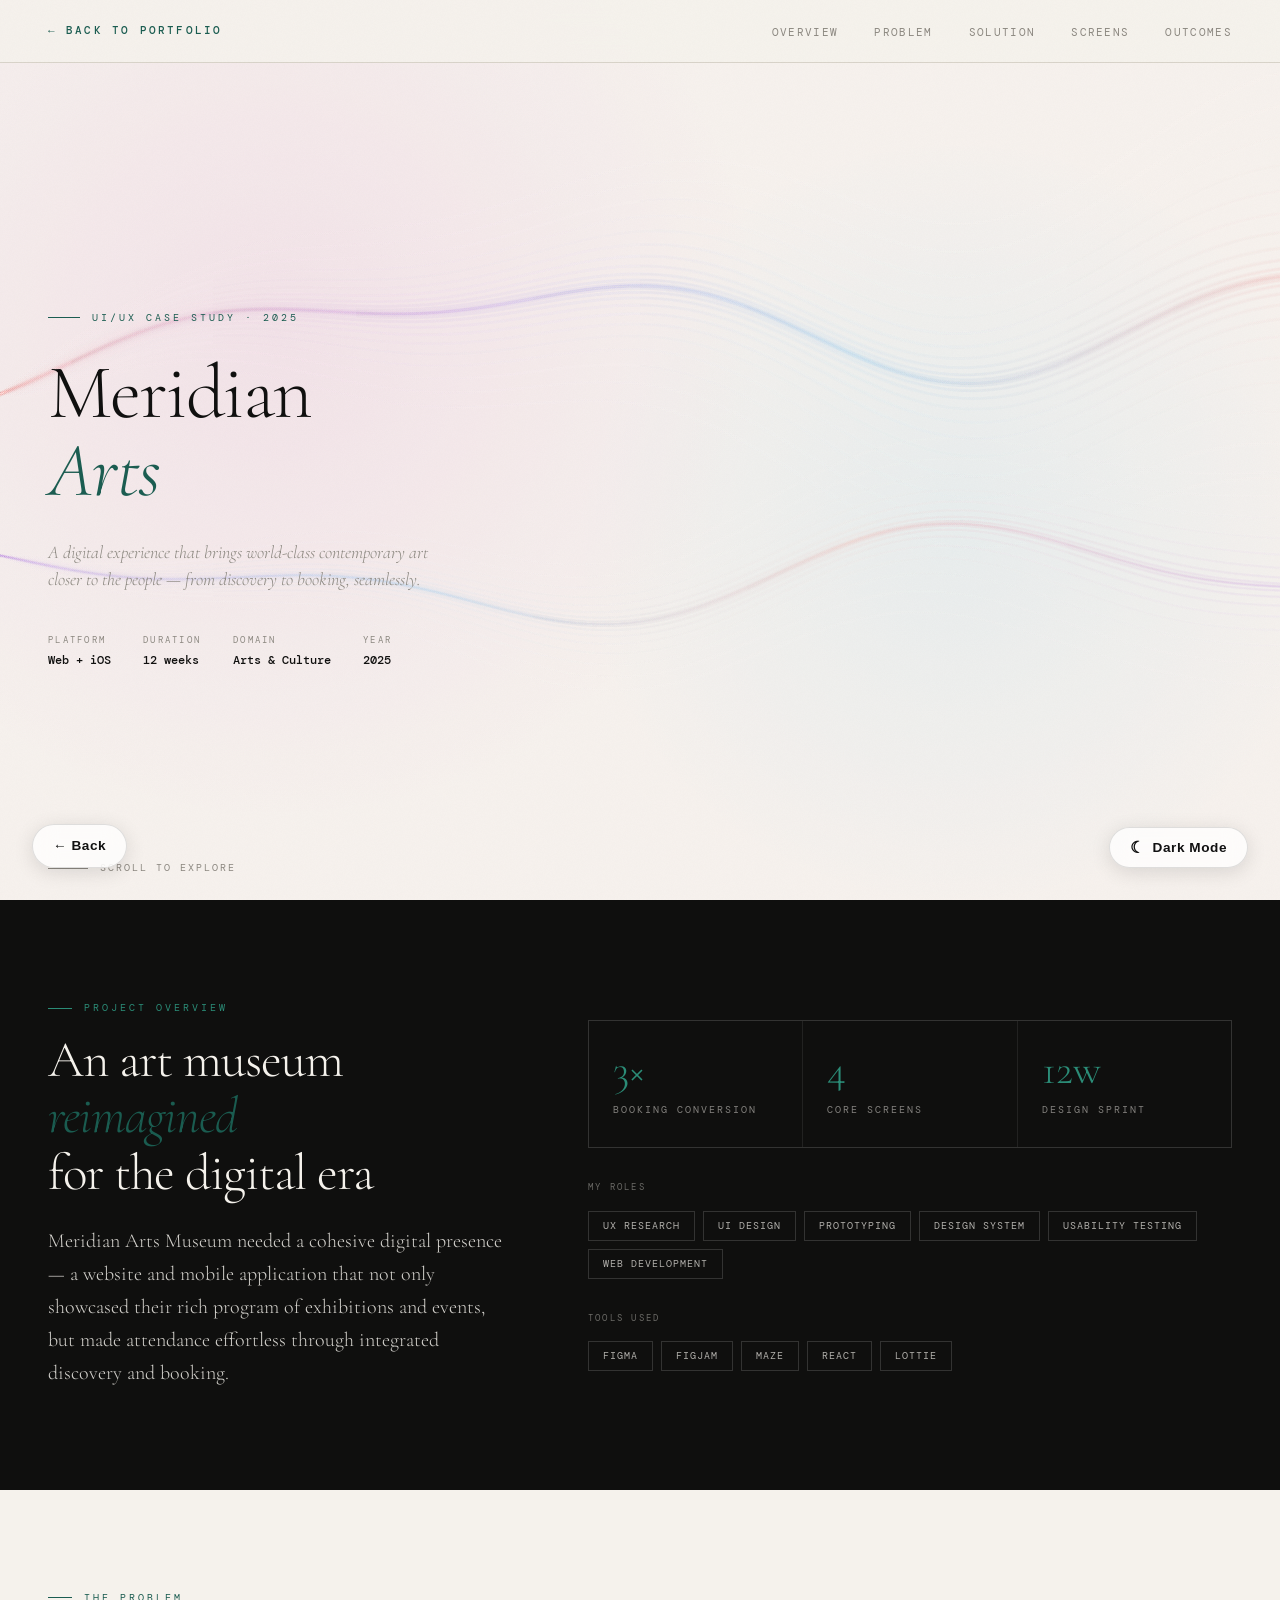
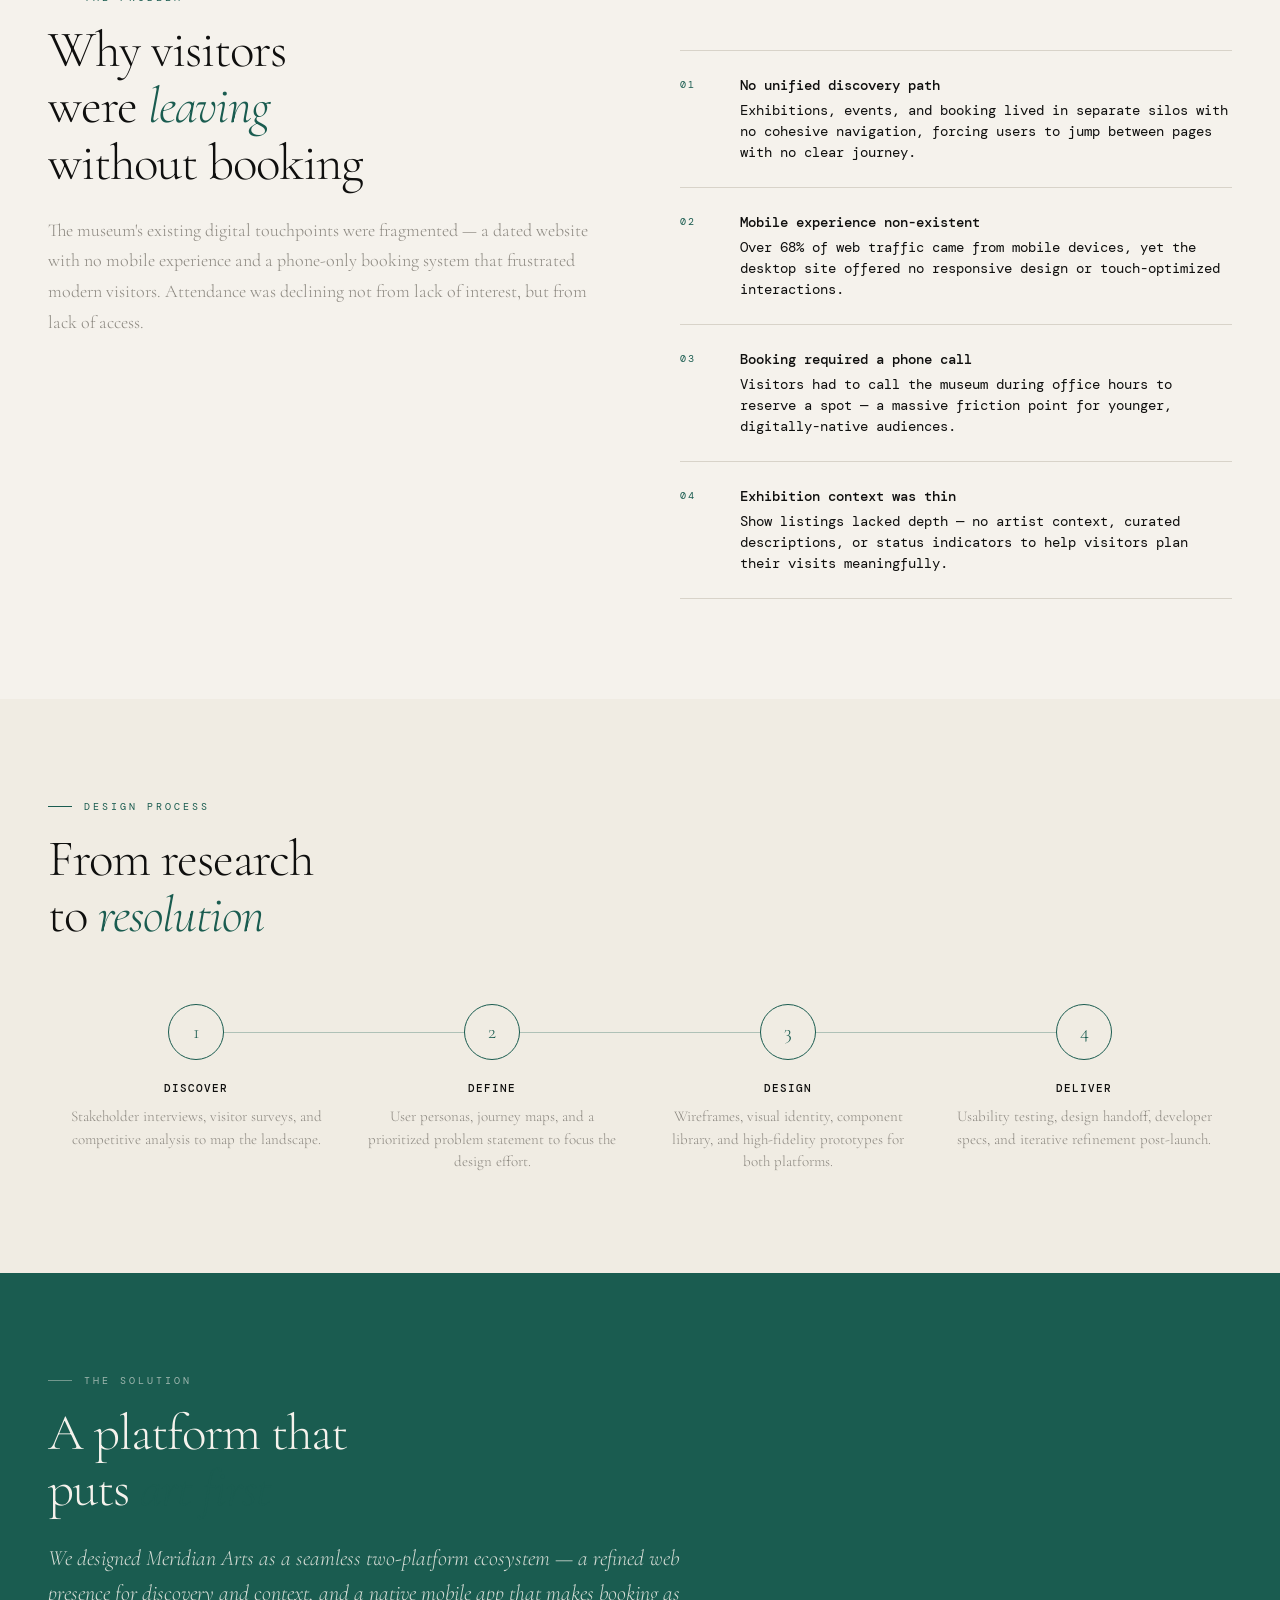
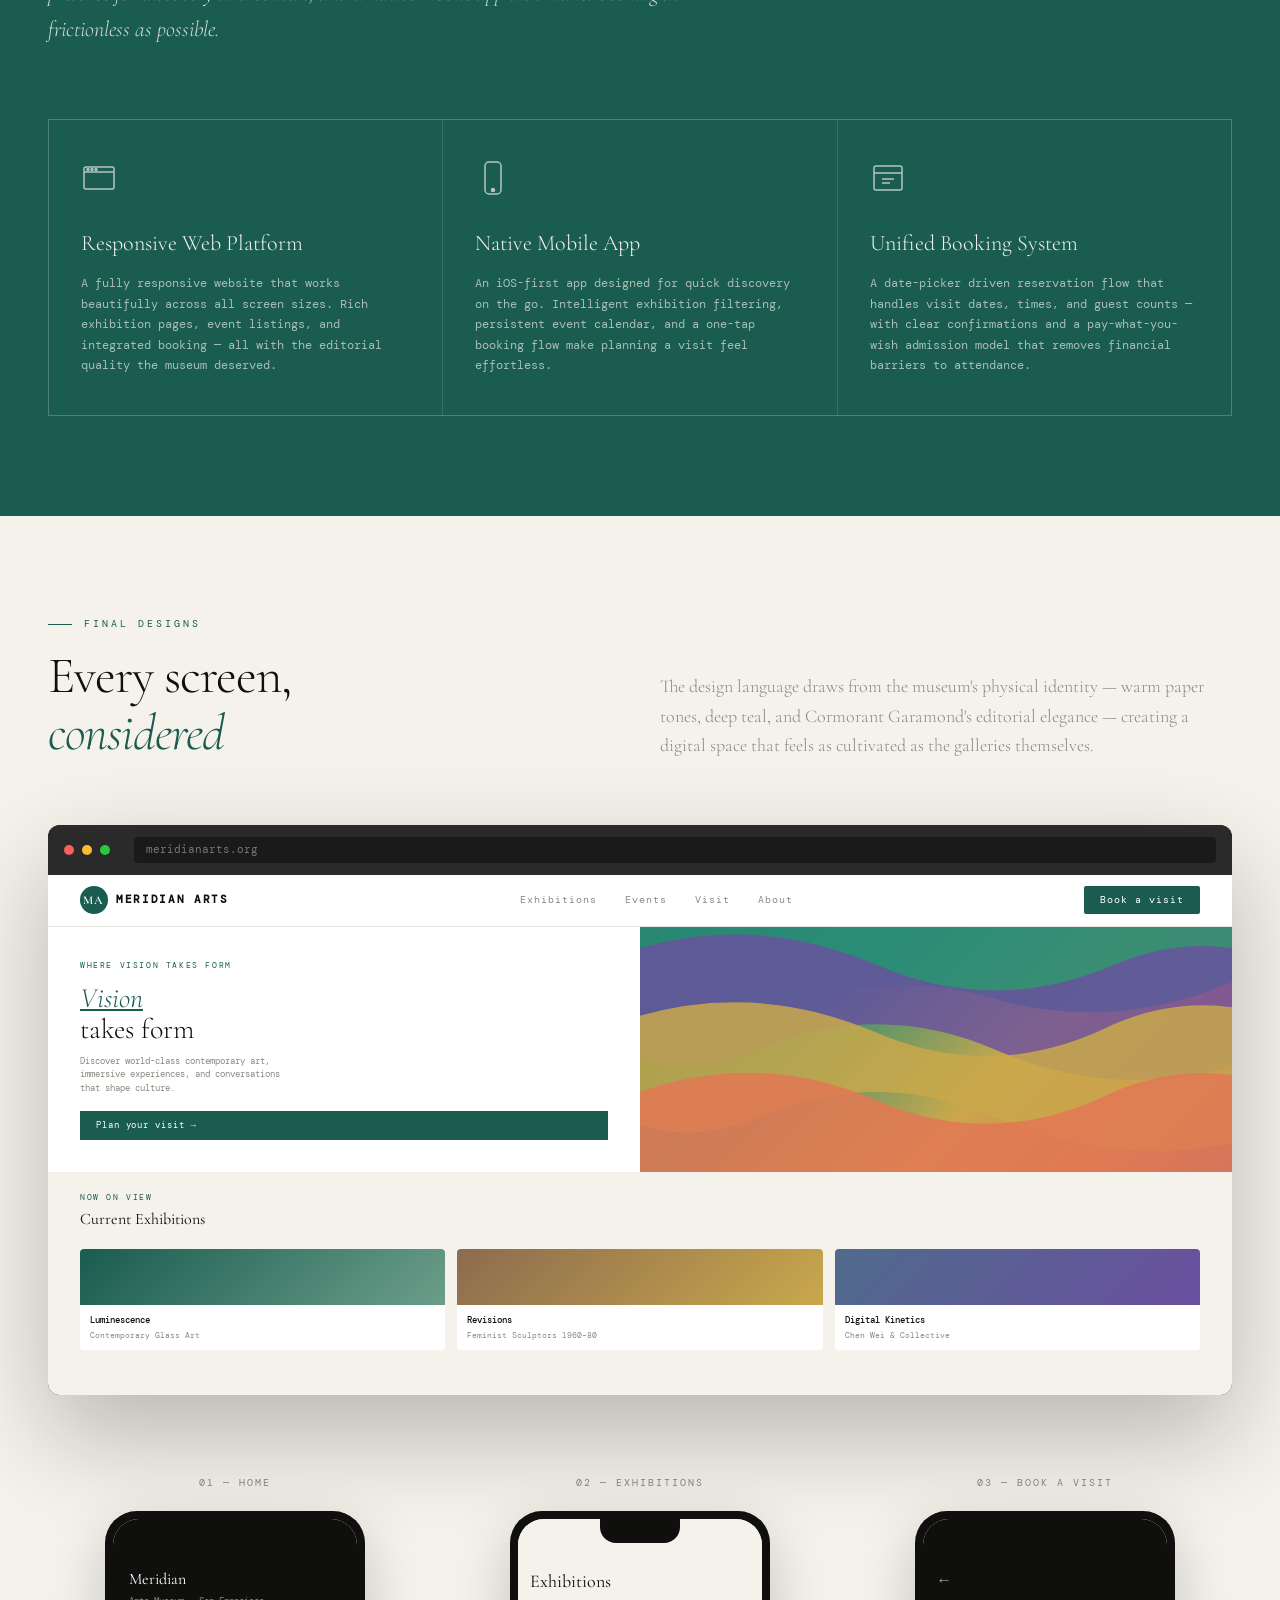
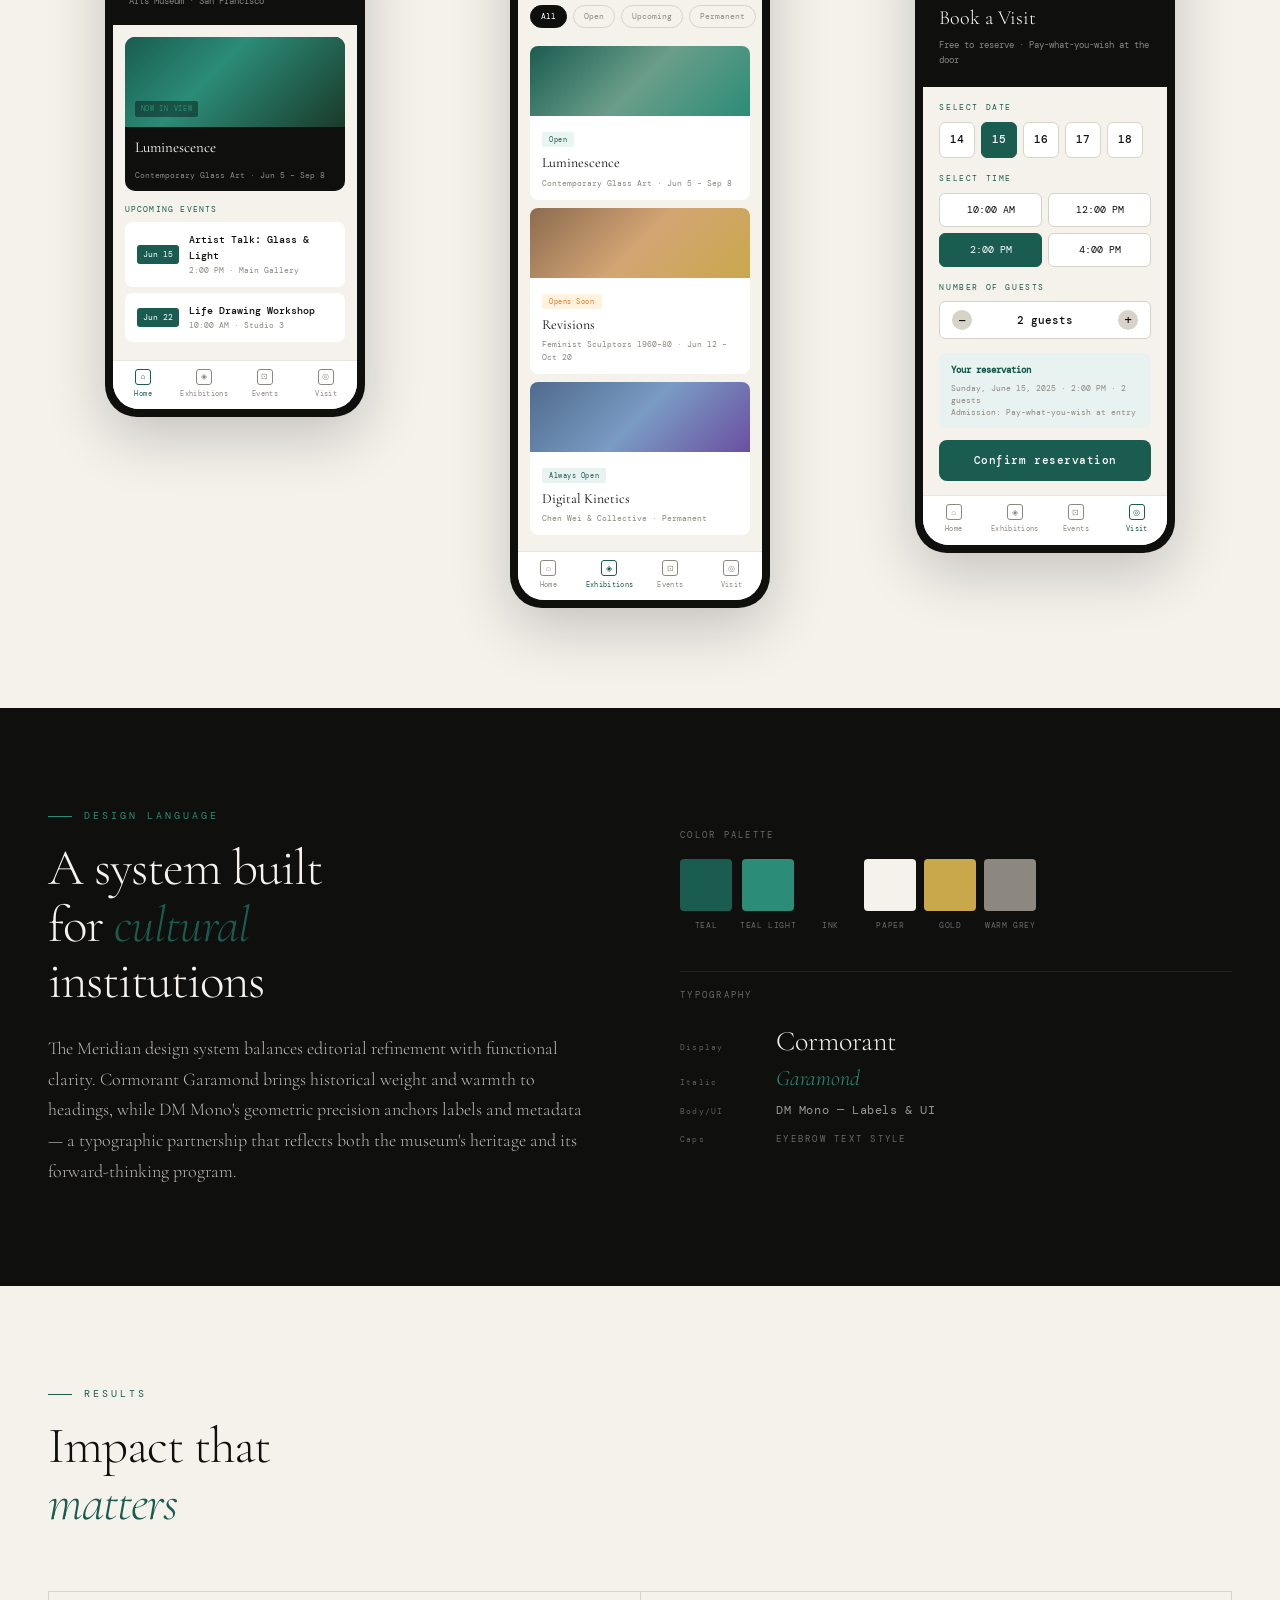
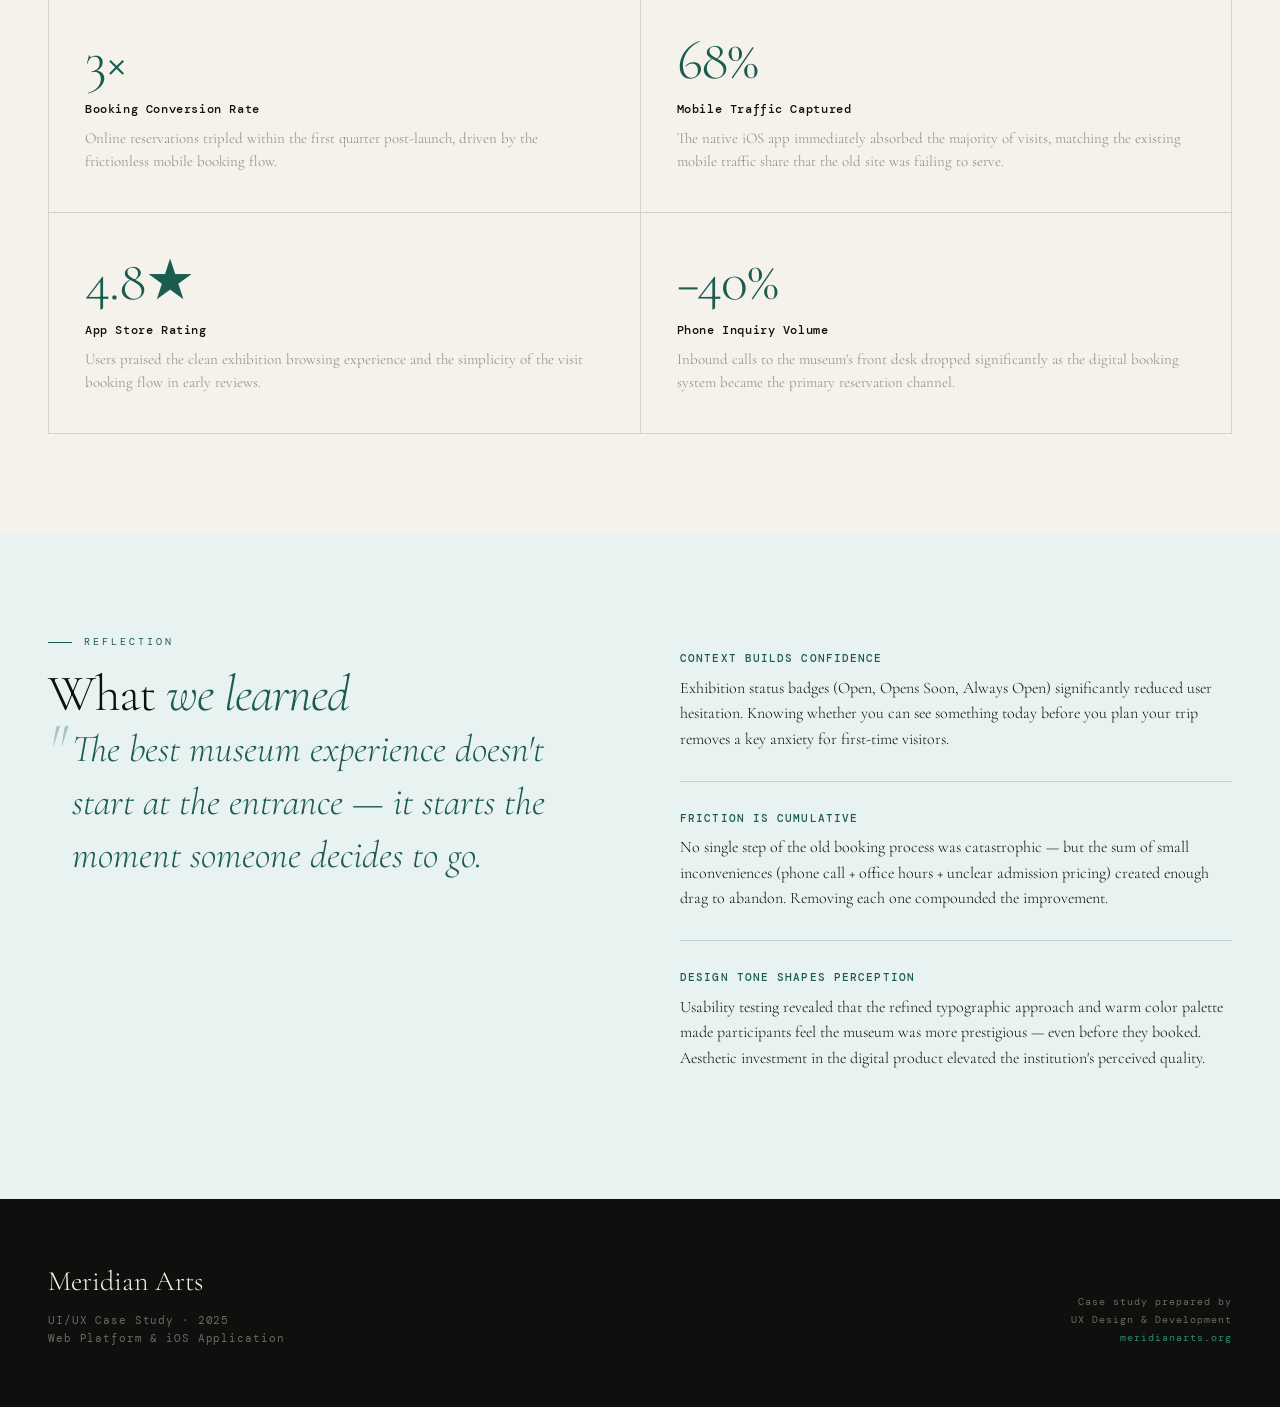
==== commit fbccd291: "Add files via upload" ====
--- a/meridian-arts-casestudy.html
+++ b/meridian-arts-casestudy.html
@@ -1516,7 +1516,7 @@
 
 <!-- NAV -->
 <nav>
-  <a href="../index.html" class="nav-logo" style="display: inline-flex; align-items: center; gap: 0.5rem; color: var(--teal);">← Back to Portfolio</a>
+  <a href="index.html" class="nav-logo" style="display: inline-flex; align-items: center; gap: 0.5rem; color: var(--teal);">← Back to Portfolio</a>
   <ul class="nav-links">
     <li><a href="#overview">Overview</a></li>
     <li><a href="#problem">Problem</a></li>
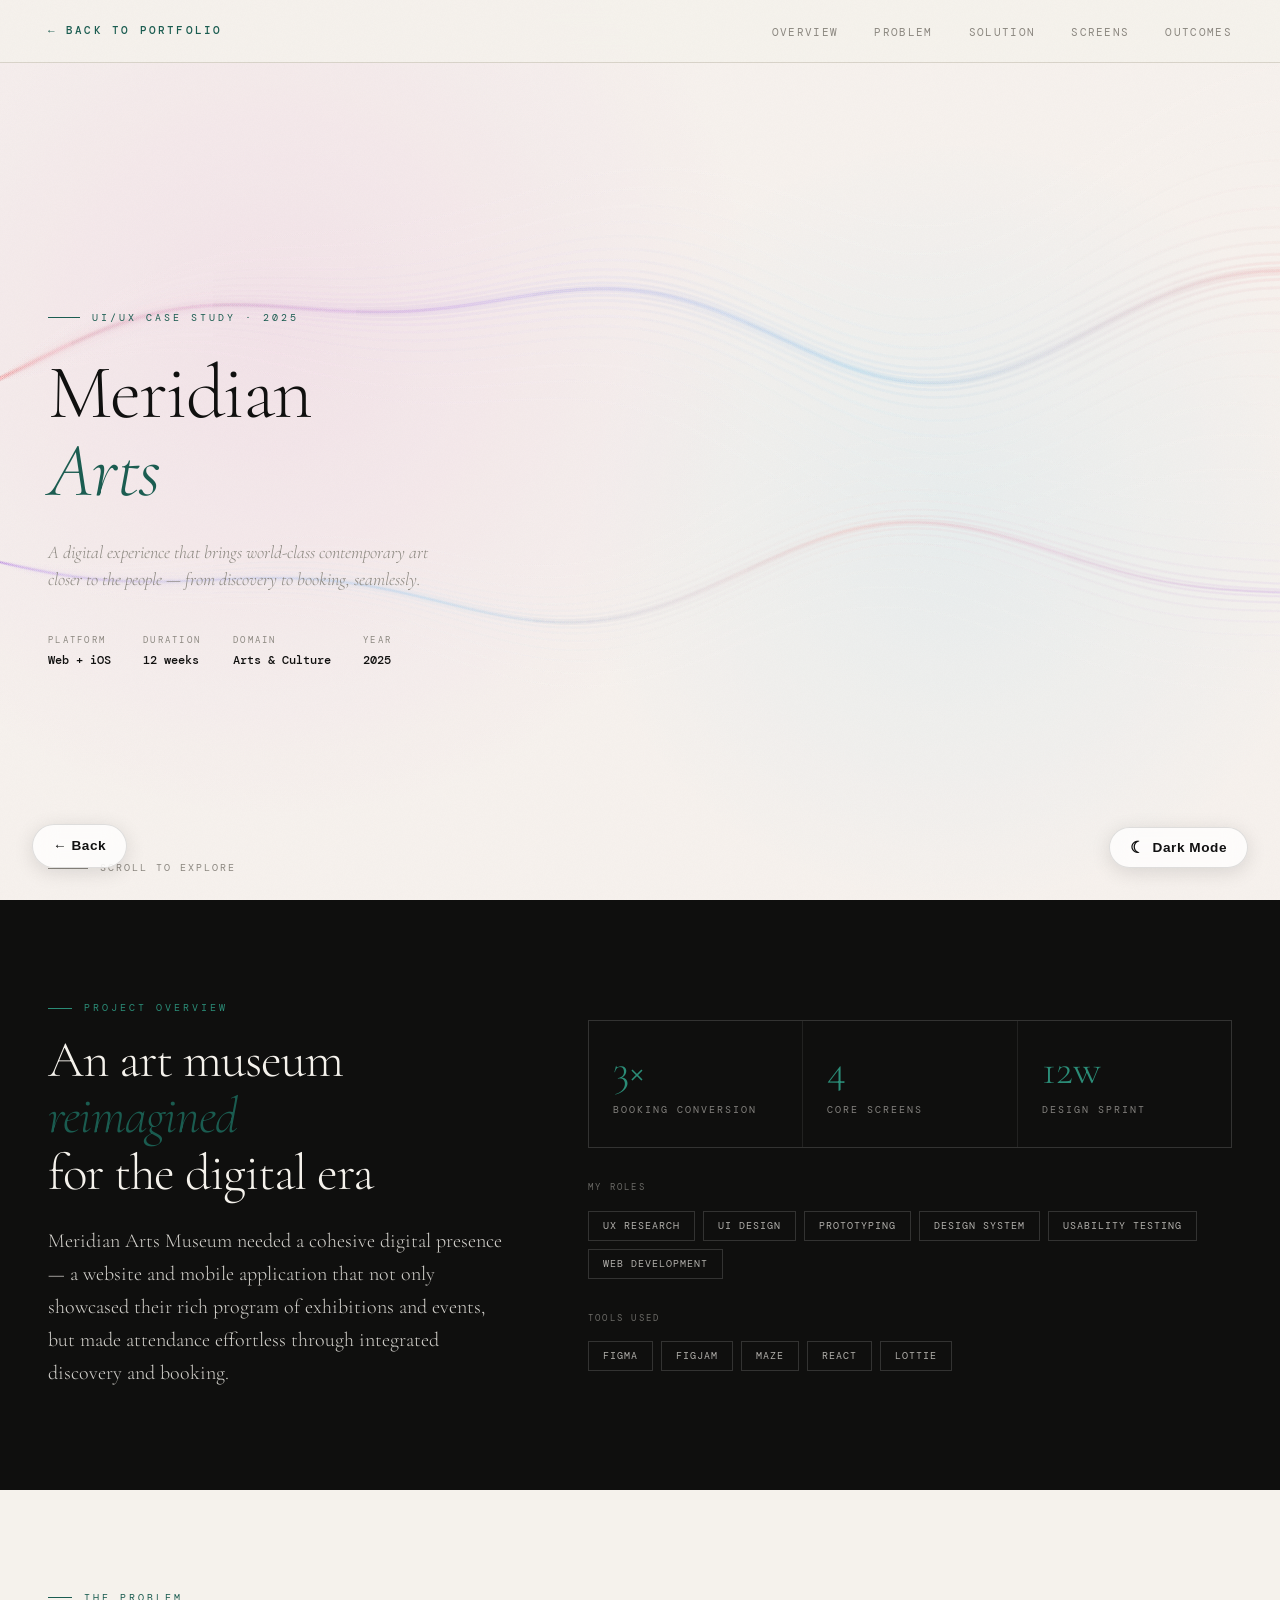
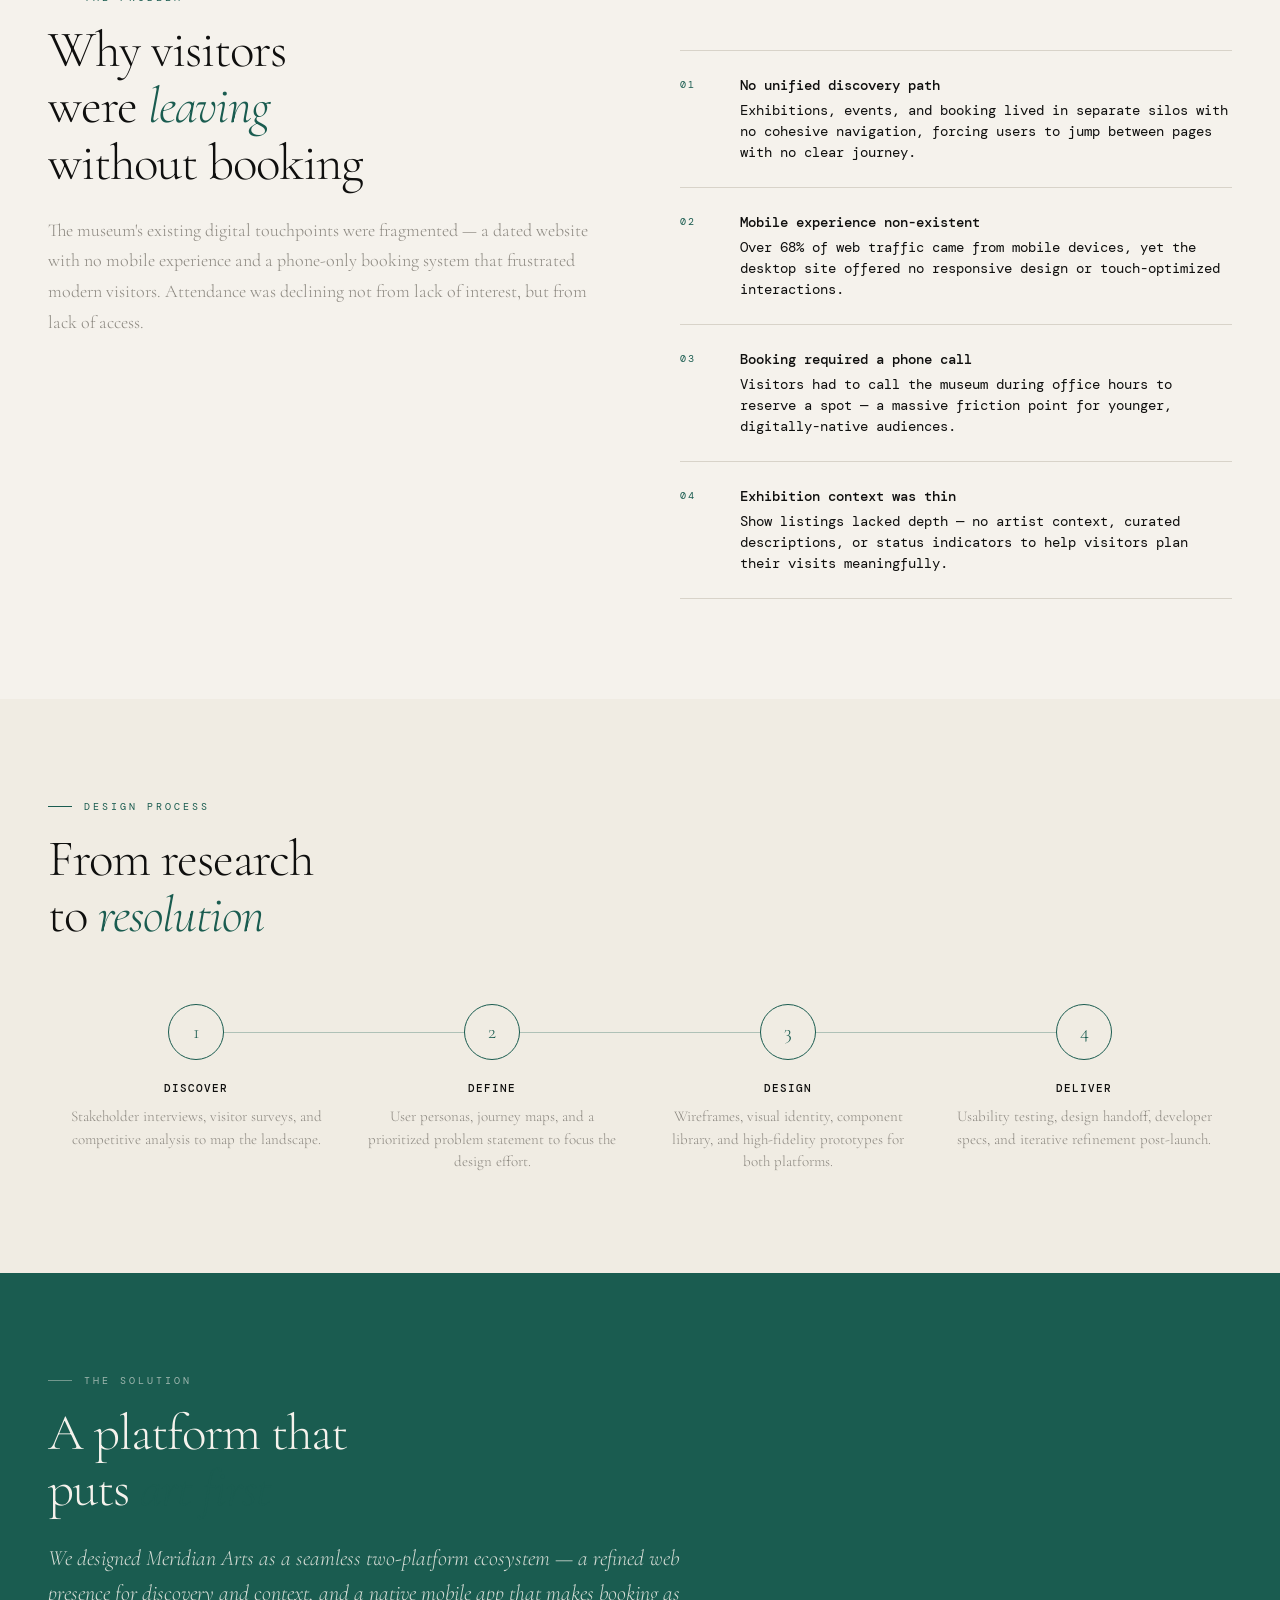
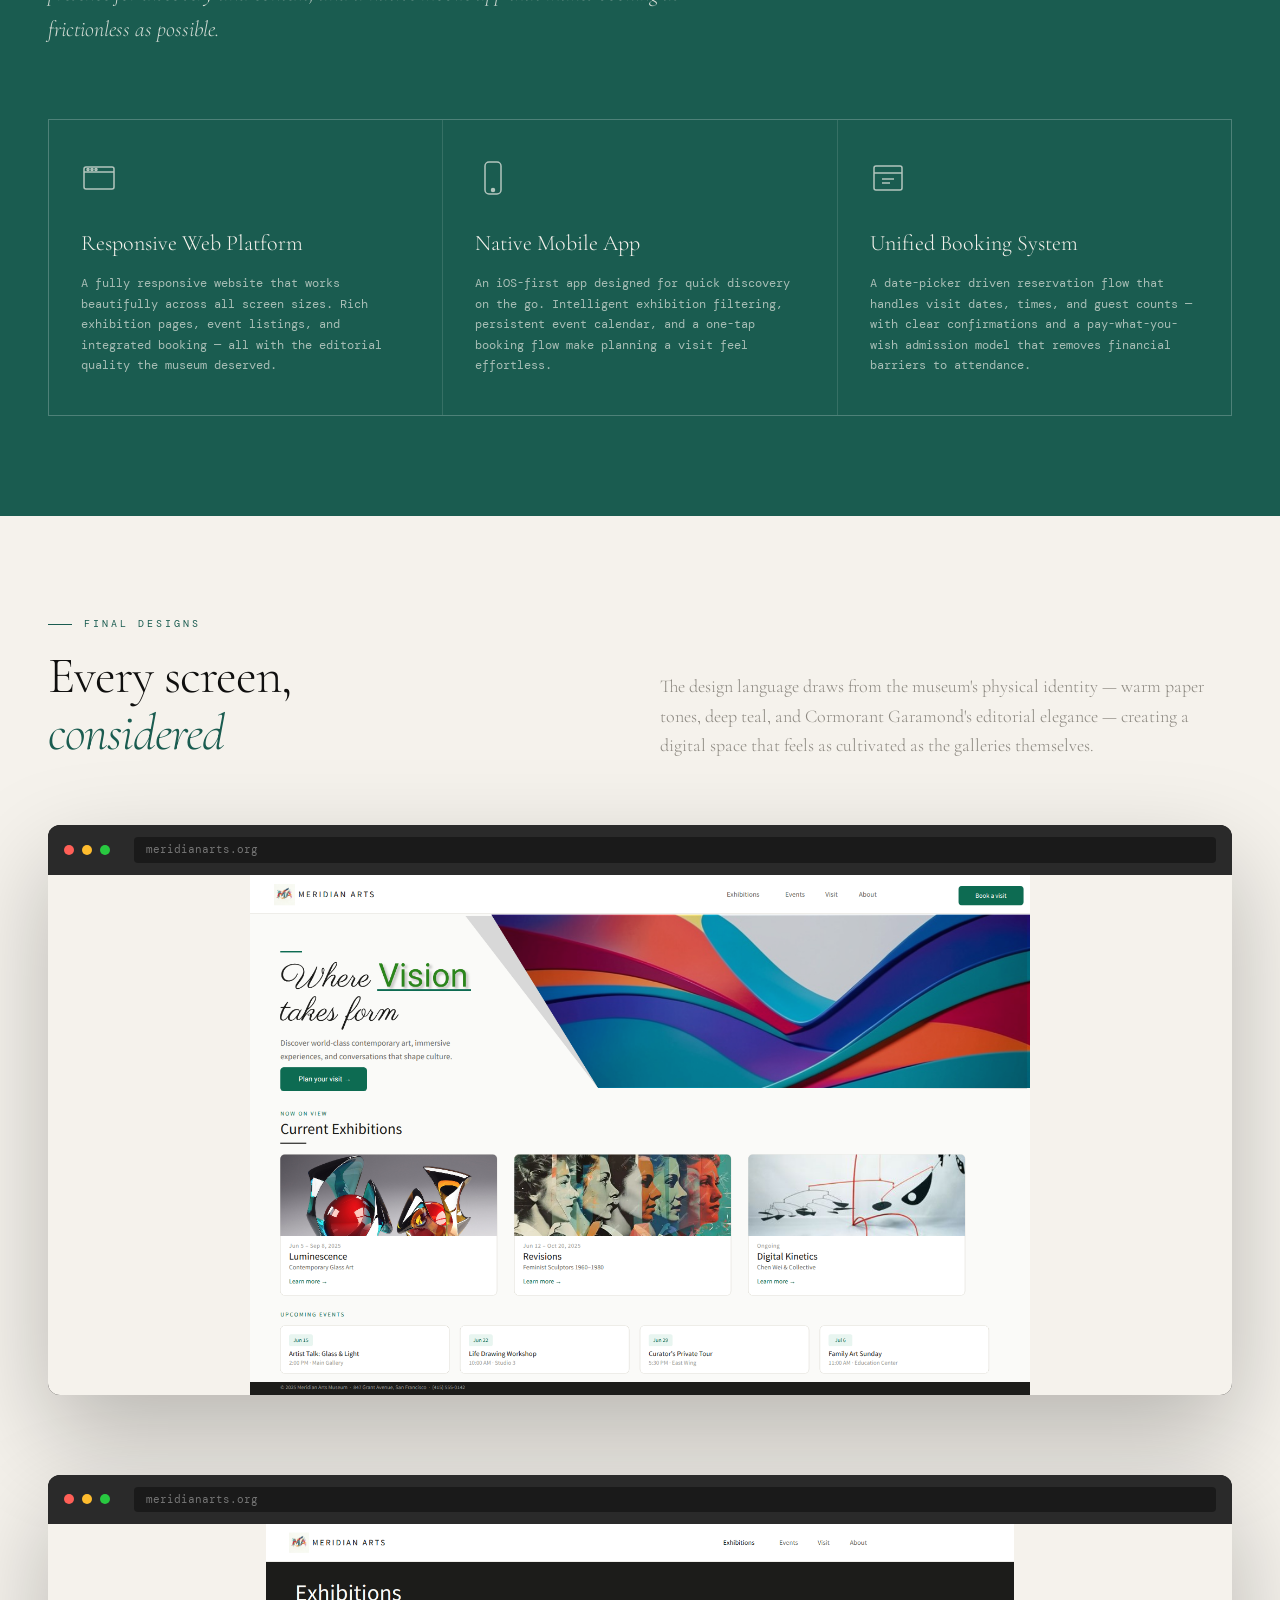
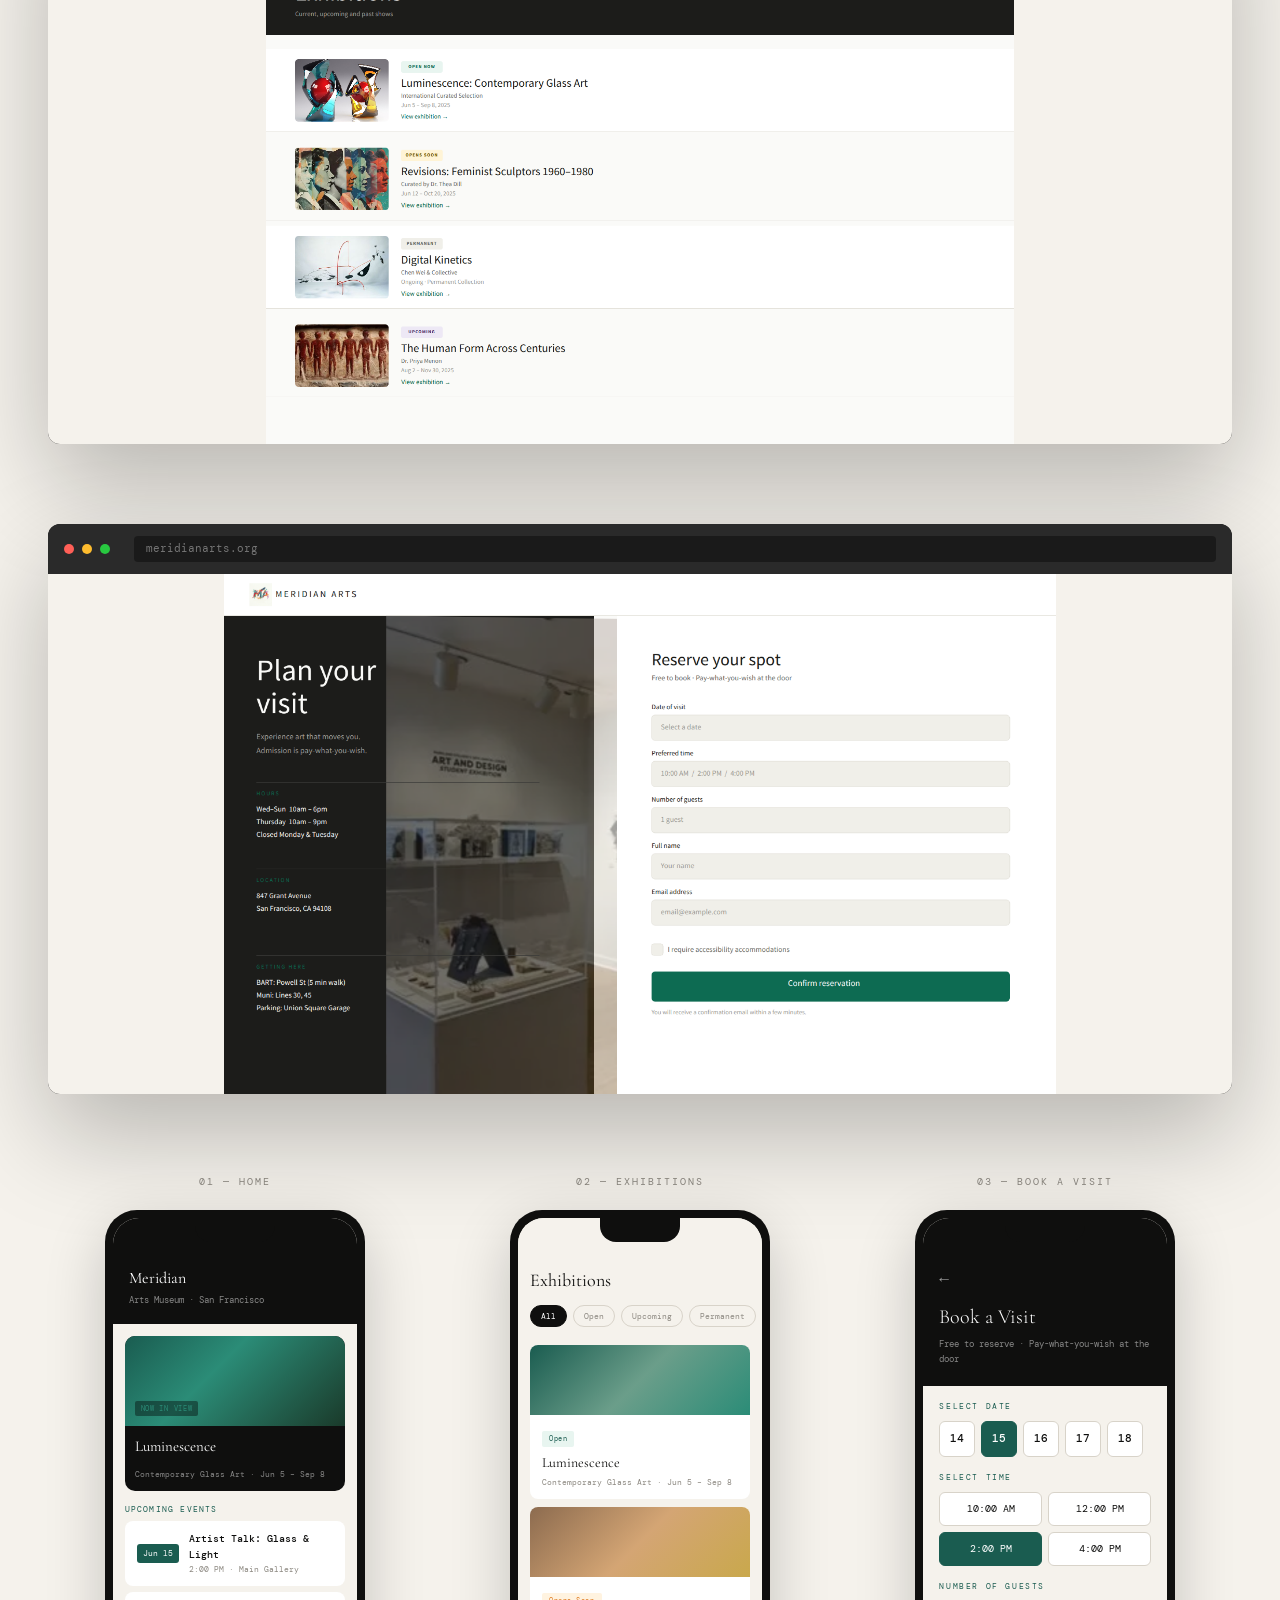
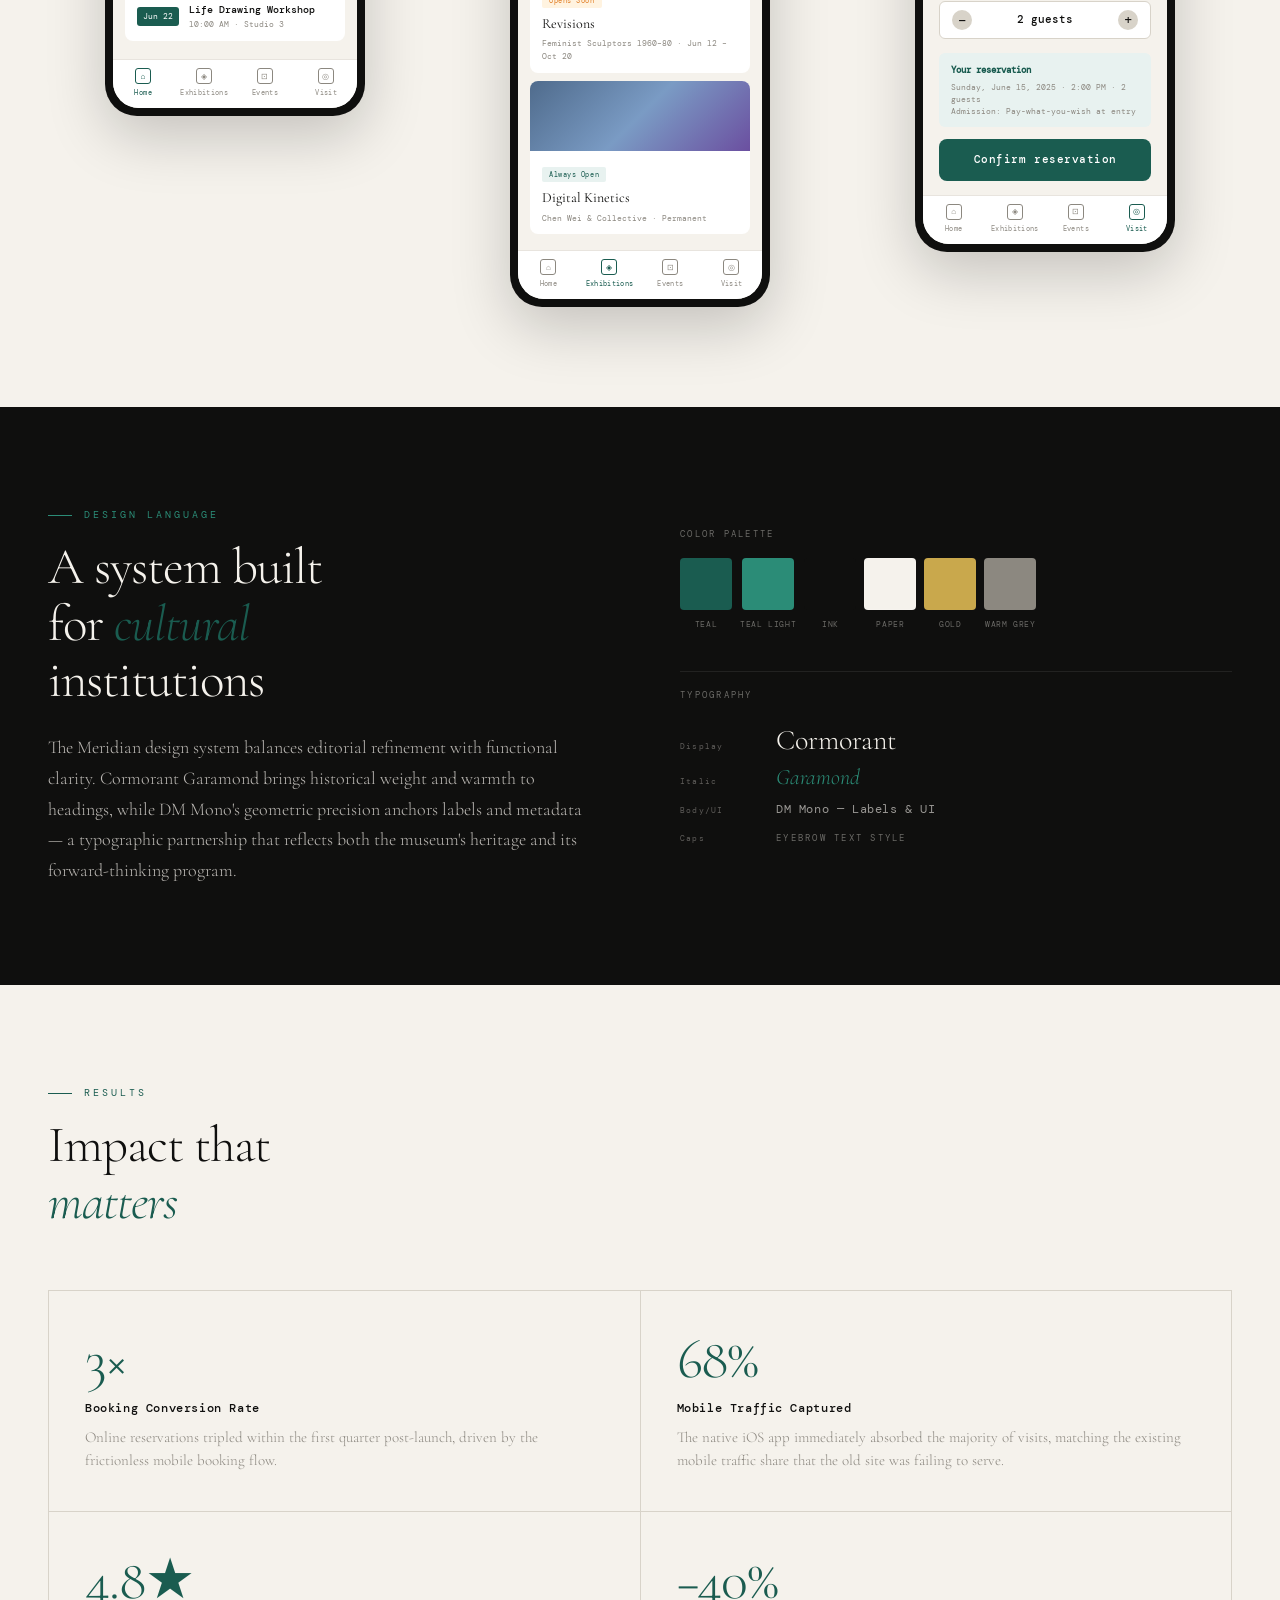
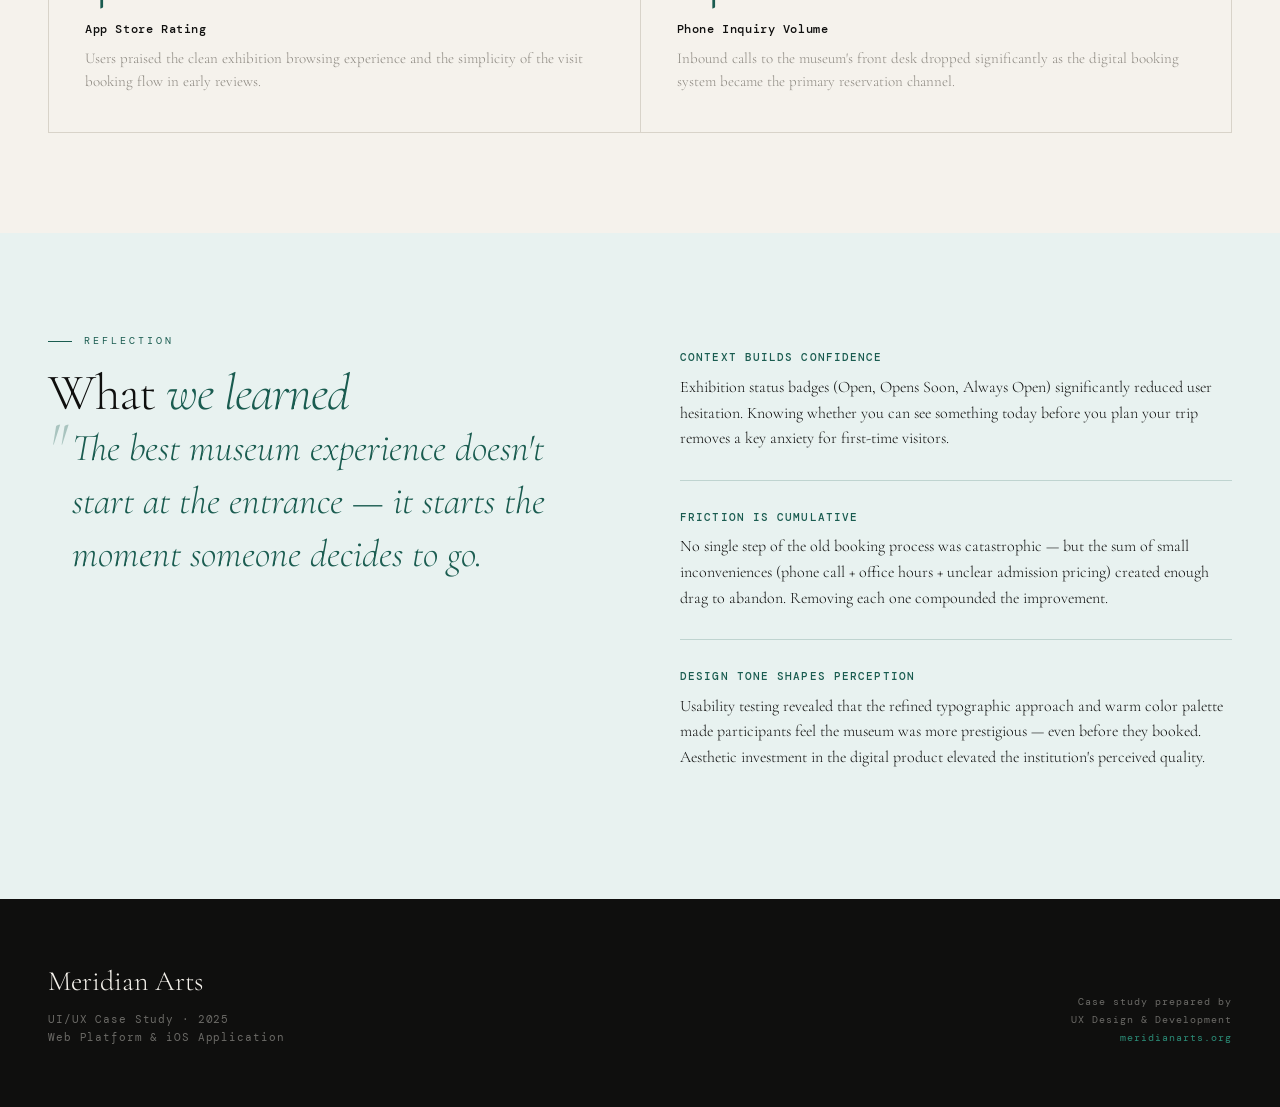
==== commit f0c0a06c: "Add files via upload" ====
--- a/meridian-arts-casestudy.html
+++ b/meridian-arts-casestudy.html
@@ -3,7 +3,22 @@
 <head>
 <meta charset="UTF-8">
 <meta name="viewport" content="width=device-width, initial-scale=1.0">
-<title>Meridian Arts — Case Study</title>
+<title>Meridian Arts Case Study — UI/UX Design & Exhibition Space</title>
+<meta name="description" content="Read the Meridian Arts case study. A comprehensive UI/UX design exploration focusing on exhibition spaces, artist showcases, and digital galleries." />
+
+<!-- Open Graph / Social Media Preview -->
+<meta property="og:type" name="og:type" content="website" />
+<meta property="og:url" name="og:url" content="https://gabrielesuthasiri.github.io/Portfolio/meridian-arts-casestudy.html" />
+<meta property="og:title" name="og:title" content="Meridian Arts Case Study — UI/UX Design & Exhibition Space" />
+<meta property="og:description" name="og:description" content="Read the Meridian Arts case study. A comprehensive UI/UX design exploration focusing on exhibition spaces, artist showcases, and digital galleries." />
+<meta property="og:image" name="og:image" content="https://gabrielesuthasiri.github.io/Portfolio/gab.png" />
+<meta property="og:site_name" name="og:site_name" content="Gabriele Suthasiri Portfolio" />
+
+<!-- Twitter Card -->
+<meta name="twitter:card" property="twitter:card" content="summary_large_image" />
+<meta name="twitter:title" property="twitter:title" content="Meridian Arts Case Study — UI/UX Design & Exhibition Space" />
+<meta name="twitter:description" property="twitter:description" content="Read the Meridian Arts case study. A comprehensive UI/UX design exploration focusing on exhibition spaces, artist showcases, and digital galleries." />
+<meta name="twitter:image" property="twitter:image" content="https://gabrielesuthasiri.github.io/Portfolio/gab.png" />
 <link rel="preconnect" href="https://fonts.googleapis.com">
 <link href="https://fonts.googleapis.com/css2?family=Cormorant+Garamond:ital,wght@0,300;0,400;0,600;1,300;1,400&family=DM+Mono:wght@300;400;500&family=Instrument+Serif:ital@0;1&display=swap" rel="stylesheet">
 <style>
@@ -709,6 +724,14 @@
     background: #f5f2ec;
     overflow: hidden;
     position: relative;
+  }
+
+  .desktop-screen .desktop-preview {
+    width: 100%;
+    height: 100%;
+    object-fit: contain;
+    object-position: center center;
+    display: block;
   }
 
   /* Simulated website inside frame */
@@ -1734,6 +1757,20 @@
   </div>
 
   <!-- Desktop mockup -->
+  <div class="desktop-showcase" id="desktop-showcase-1">
+    <div class="desktop-frame">
+      <div class="desktop-bar">
+        <div class="dot dot-red"></div>
+        <div class="dot dot-yellow"></div>
+        <div class="dot dot-green"></div>
+        <div class="desktop-url">meridianarts.org</div>
+      </div>
+      <div class="desktop-screen">
+        <img class="desktop-preview" src="front.png" alt="Meridian Arts desktop preview">
+      </div>
+    </div>
+  </div>
+
   <div class="desktop-showcase">
     <div class="desktop-frame">
       <div class="desktop-bar">
@@ -1743,63 +1780,21 @@
         <div class="desktop-url">meridianarts.org</div>
       </div>
       <div class="desktop-screen">
-        <!-- Simulated website -->
-        <div class="sim-nav">
-          <div class="sim-logo">
-            <div class="sim-logo-mark">MA</div>
-            MERIDIAN ARTS
-          </div>
-          <div class="sim-nav-links">
-            <span>Exhibitions</span>
-            <span>Events</span>
-            <span>Visit</span>
-            <span>About</span>
-          </div>
-          <div class="sim-btn">Book a visit</div>
-        </div>
-        <div class="sim-hero">
-          <div class="sim-hero-left">
-            <div class="sim-hero-tag">Where vision takes form</div>
-            <div class="sim-hero-h1"><em>Vision</em><br>takes form</div>
-            <p class="sim-hero-p">Discover world-class contemporary art, immersive experiences, and conversations that shape culture.</p>
-            <span class="sim-cta">Plan your visit →</span>
-          </div>
-          <div class="sim-hero-right">
-            <svg viewBox="0 0 350 200" xmlns="http://www.w3.org/2000/svg" preserveAspectRatio="xMidYMid slice" style="width:100%;height:100%">
-              <path d="M0,0 L350,0 L350,60 Q280,90 210,70 Q140,50 70,80 Q35,95 0,85 Z" fill="#2b8c77" opacity="0.9"/>
-              <path d="M0,40 Q70,20 140,50 Q210,80 280,50 Q315,35 350,40 L350,110 Q280,130 210,100 Q140,70 70,100 Q35,115 0,105 Z" fill="#6b4fa0" opacity="0.8"/>
-              <path d="M0,80 Q70,60 140,90 Q210,120 280,85 Q315,70 350,75 L350,155 Q280,170 210,140 Q140,110 70,140 Q35,155 0,145 Z" fill="#c9a84c" opacity="0.85"/>
-              <path d="M0,125 Q70,100 140,130 Q210,160 280,125 Q315,110 350,115 L350,200 L0,200 Z" fill="#e07b54" opacity="0.9"/>
-            </svg>
-          </div>
-        </div>
-        <div class="sim-exhibitions">
-          <div class="sim-ex-label">Now on view</div>
-          <div class="sim-ex-title">Current Exhibitions</div>
-          <div class="sim-ex-grid">
-            <div class="sim-ex-card">
-              <div class="sim-ex-img sim-ex-img-1"></div>
-              <div class="sim-ex-info">
-                <div class="sim-ex-name">Luminescence</div>
-                <div class="sim-ex-sub">Contemporary Glass Art</div>
-              </div>
-            </div>
-            <div class="sim-ex-card">
-              <div class="sim-ex-img sim-ex-img-2"></div>
-              <div class="sim-ex-info">
-                <div class="sim-ex-name">Revisions</div>
-                <div class="sim-ex-sub">Feminist Sculptors 1960–80</div>
-              </div>
-            </div>
-            <div class="sim-ex-card">
-              <div class="sim-ex-img sim-ex-img-3"></div>
-              <div class="sim-ex-info">
-                <div class="sim-ex-name">Digital Kinetics</div>
-                <div class="sim-ex-sub">Chen Wei & Collective</div>
-              </div>
-            </div>
-          </div>
-        </div>
+        <img class="desktop-preview" src="middle.png" alt="Meridian Arts desktop preview">
+      </div>
+    </div>
+  </div>
+
+  <div class="desktop-showcase">
+    <div class="desktop-frame">
+      <div class="desktop-bar">
+        <div class="dot dot-red"></div>
+        <div class="dot dot-yellow"></div>
+        <div class="dot dot-green"></div>
+        <div class="desktop-url">meridianarts.org</div>
+      </div>
+      <div class="desktop-screen">
+        <img class="desktop-preview" src="back.png" alt="Meridian Arts desktop preview">
       </div>
     </div>
   </div>
